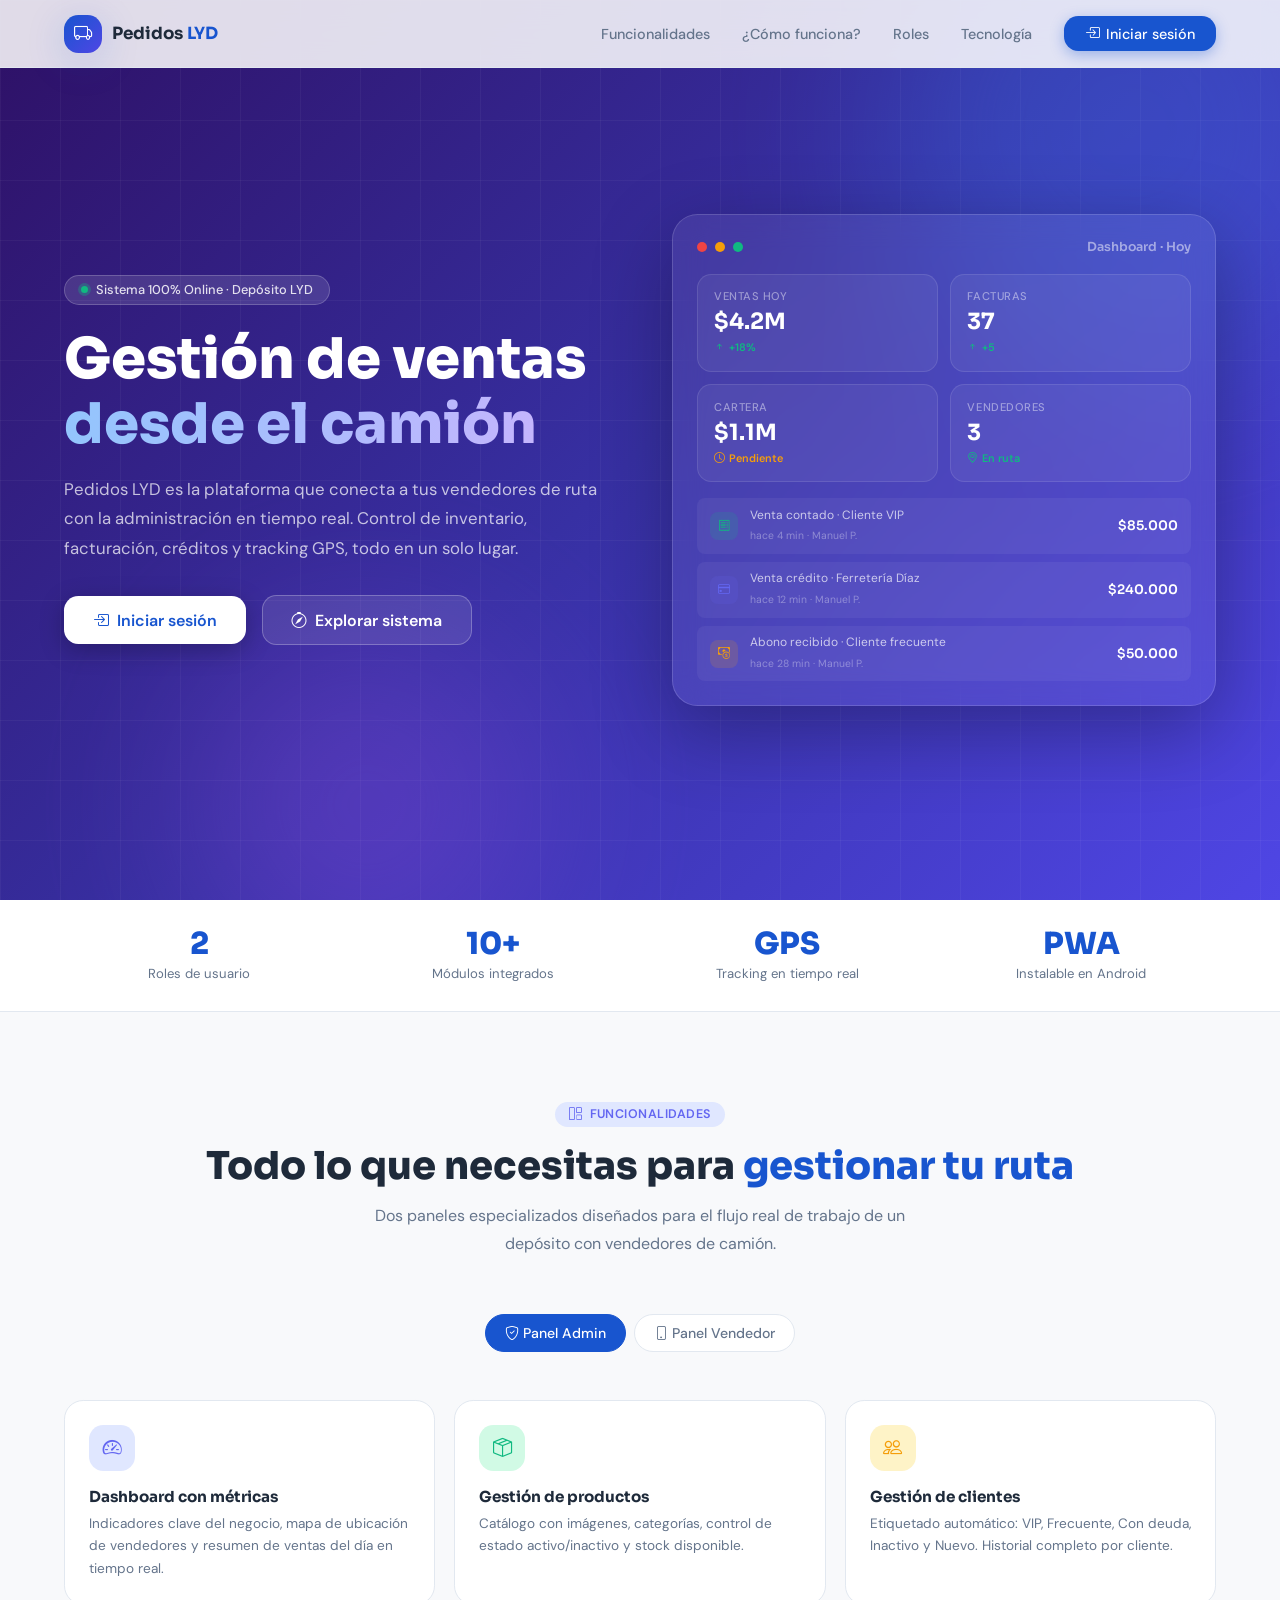
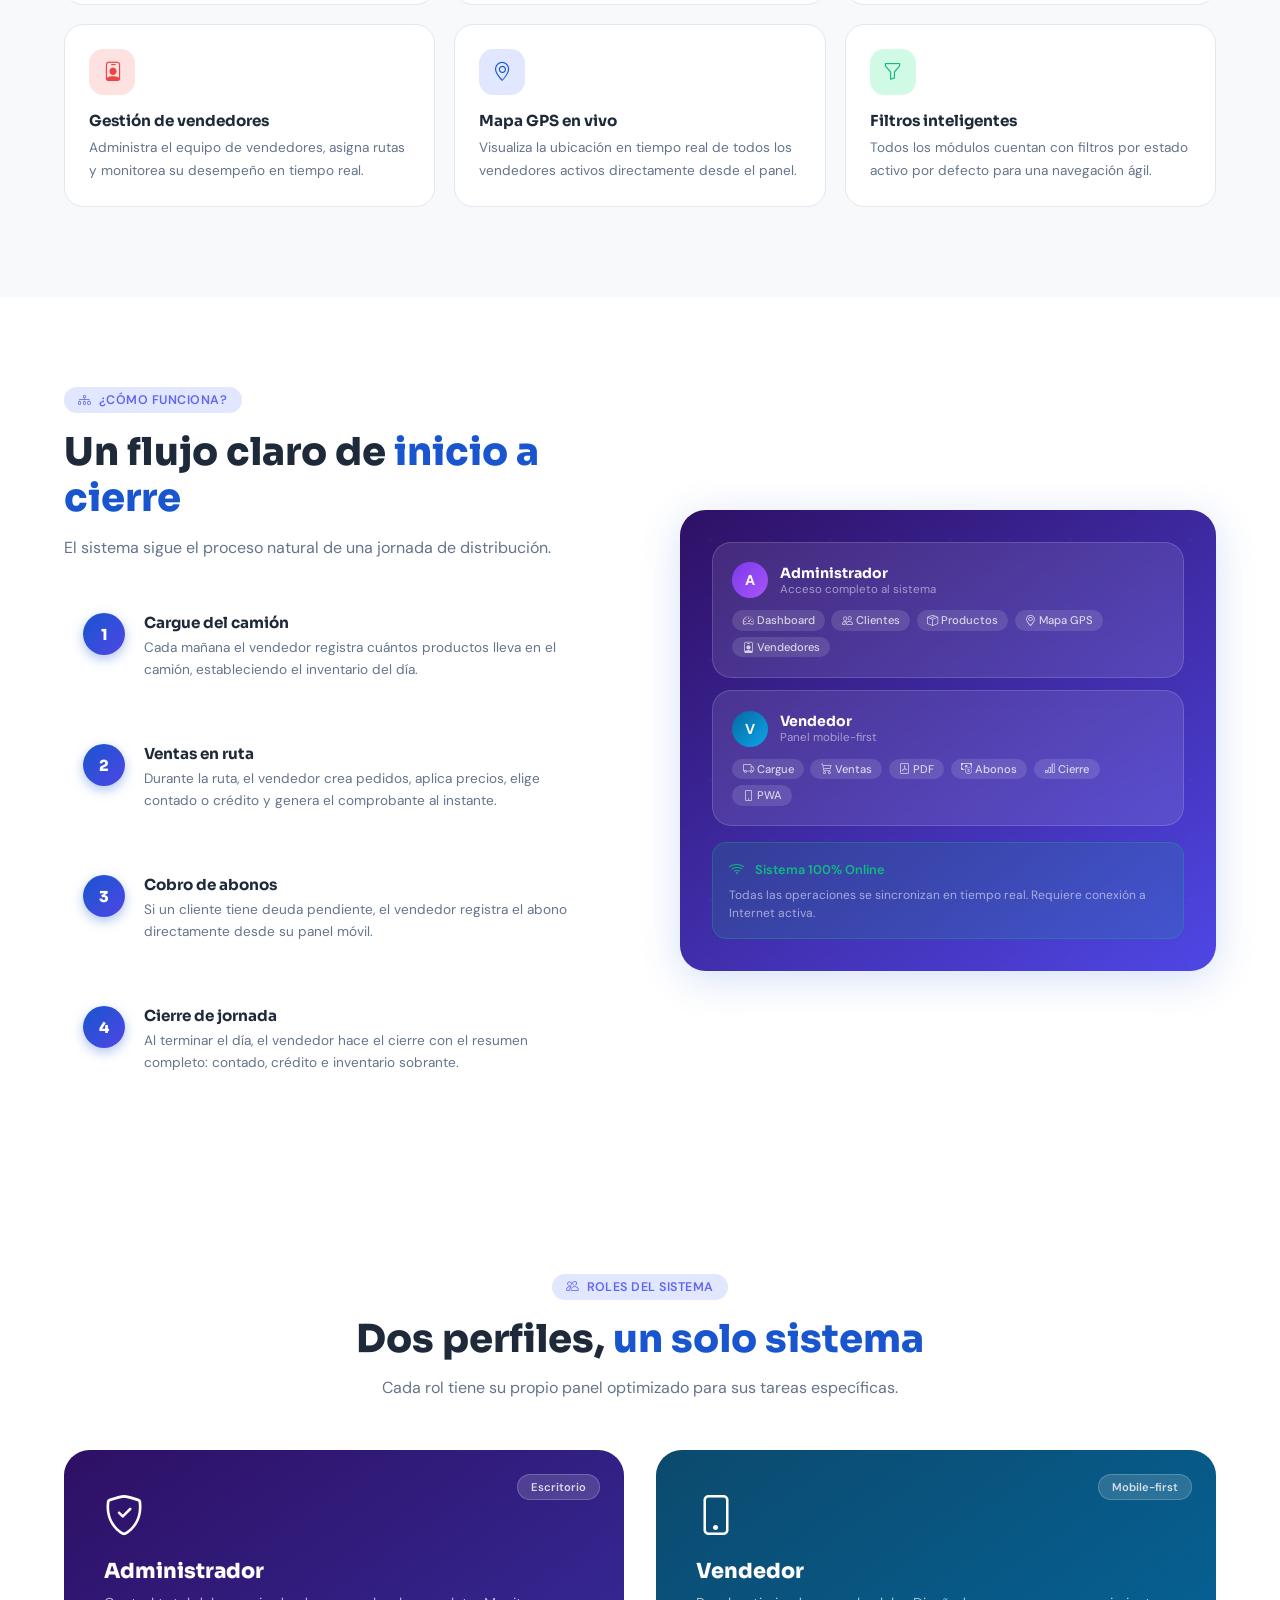
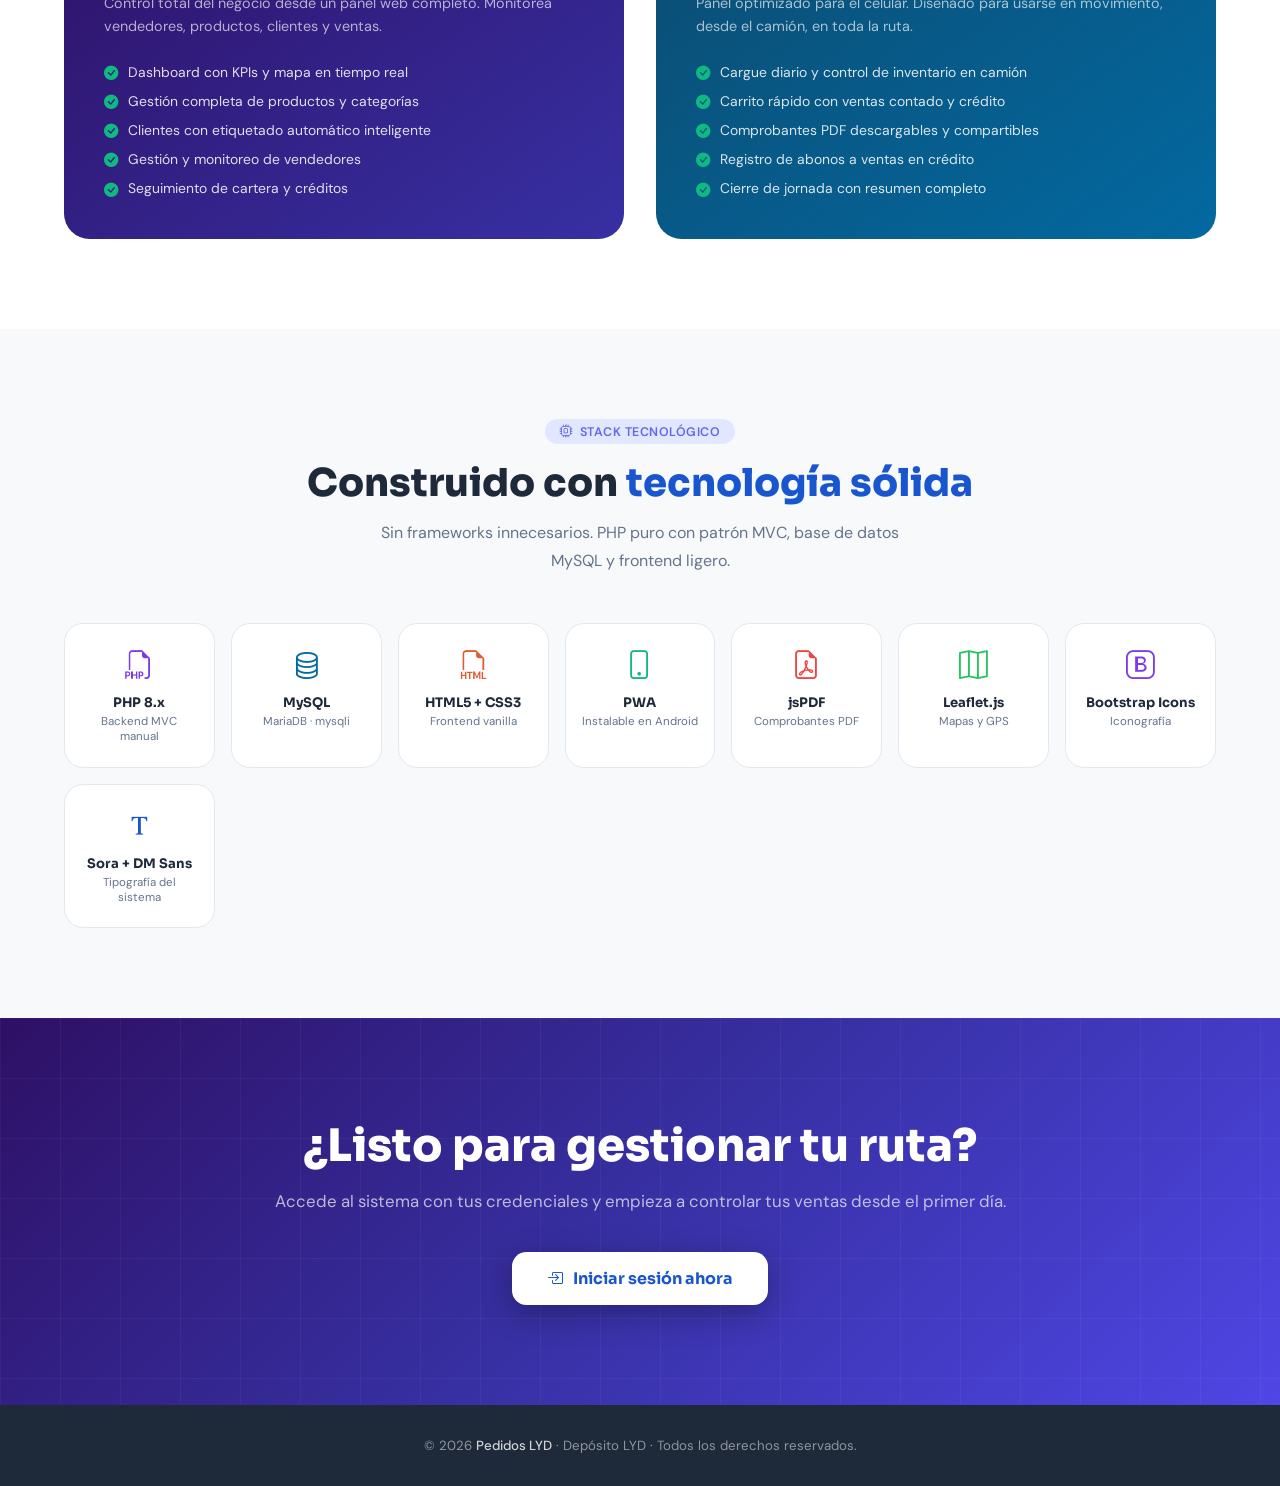
==== index.html @ ee7a685d "add: index.html-presentacion inicial" ====
<!DOCTYPE html>
<html lang="es">

<head>
    <meta charset="UTF-8" />
    <meta name="viewport" content="width=device-width, initial-scale=1.0" />
    <title>Pedidos LYD — Sistema de Gestión de Ventas</title>
    <link rel="stylesheet" href="public/css/index_ini.css">
    <link rel="preconnect" href="https://fonts.googleapis.com" />
    <link rel="preconnect" href="https://fonts.gstatic.com" crossorigin />
    <link
        href="https://fonts.googleapis.com/css2?family=Sora:wght@300;400;600;700;800&family=DM+Sans:ital,wght@0,300;0,400;0,500;1,300&display=swap"
        rel="stylesheet" />
    <link rel="stylesheet" href="https://cdn.jsdelivr.net/npm/bootstrap-icons@1.11.3/font/bootstrap-icons.min.css" />
</head>

<body>

    <!-- ── NAVBAR ── -->
    <nav id="navbar">
        <a href="#" class="nav-brand">
            <div class="brand-icon"><i class="bi bi-truck"></i></div>
            <span>Pedidos <em>LYD</em></span>
        </a>
        <ul class="nav-links" id="navLinks">
            <li><a href="#features">Funcionalidades</a></li>
            <li><a href="#how">¿Cómo funciona?</a></li>
            <li><a href="#roles">Roles</a></li>
            <li><a href="#tech">Tecnología</a></li>
            <li><a href="public/login.php" class="btn-login"><i class="bi bi-box-arrow-in-right"></i> Iniciar sesión</a>
            </li>
        </ul>
        <button class="nav-toggle" id="navToggle" aria-label="Menú"><i class="bi bi-list"></i></button>
    </nav>

    <!-- ── HERO ── -->
    <section class="hero" id="home">
        <div class="hero-orb hero-orb-1"></div>
        <div class="hero-orb hero-orb-2"></div>
        <div class="hero-inner">
            <div class="hero-text">
                <div class="hero-badge">
                    <span class="dot"></span>
                    Sistema 100% Online · Depósito LYD
                </div>
                <h1>Gestión de ventas <span>desde el camión</span></h1>
                <p class="hero-desc">
                    Pedidos LYD es la plataforma que conecta a tus vendedores de ruta con la administración en tiempo
                    real. Control de inventario, facturación, créditos y tracking GPS, todo en un solo lugar.
                </p>
                <div class="hero-actions">
                    <a href="public/login.php" class="btn-hero btn-hero-primary">
                        <i class="bi bi-box-arrow-in-right"></i> Iniciar sesión
                    </a>
                    <a href="#features" class="btn-hero btn-hero-ghost">
                        <i class="bi bi-compass"></i> Explorar sistema
                    </a>
                </div>
            </div>

            <!-- Mockup visual -->
            <div class="hero-visual">
                <div class="mockup-card">
                    <div class="mockup-topbar">
                        <span class="mockup-dot d-red"></span>
                        <span class="mockup-dot d-yellow"></span>
                        <span class="mockup-dot d-green"></span>
                        <span class="mockup-title">Dashboard · Hoy</span>
                    </div>
                    <div class="mockup-stats">
                        <div class="stat-box">
                            <div class="stat-label">Ventas hoy</div>
                            <div class="stat-val">$4.2M</div>
                            <div class="stat-badge"><i class="bi bi-arrow-up-short"></i> +18%</div>
                        </div>
                        <div class="stat-box">
                            <div class="stat-label">Facturas</div>
                            <div class="stat-val">37</div>
                            <div class="stat-badge"><i class="bi bi-arrow-up-short"></i> +5</div>
                        </div>
                        <div class="stat-box">
                            <div class="stat-label">Cartera</div>
                            <div class="stat-val">$1.1M</div>
                            <div class="stat-badge" style="color:var(--warning)"><i class="bi bi-clock"></i> Pendiente
                            </div>
                        </div>
                        <div class="stat-box">
                            <div class="stat-label">Vendedores</div>
                            <div class="stat-val">3</div>
                            <div class="stat-badge"><i class="bi bi-geo-alt"></i> En ruta</div>
                        </div>
                    </div>
                    <div class="mockup-list">
                        <div class="mockup-row">
                            <div class="mockup-row-icon" style="background:rgba(16,185,129,0.15); color:#10b981;">
                                <i class="bi bi-receipt"></i>
                            </div>
                            <div class="mockup-row-text">
                                <p>Venta contado · Cliente VIP</p>
                                <span>hace 4 min · Manuel P.</span>
                            </div>
                            <div class="mockup-row-amount">$85.000</div>
                        </div>
                        <div class="mockup-row">
                            <div class="mockup-row-icon" style="background:rgba(99,102,241,0.15); color:#6366f1;">
                                <i class="bi bi-credit-card"></i>
                            </div>
                            <div class="mockup-row-text">
                                <p>Venta crédito · Ferretería Díaz</p>
                                <span>hace 12 min · Manuel P.</span>
                            </div>
                            <div class="mockup-row-amount">$240.000</div>
                        </div>
                        <div class="mockup-row">
                            <div class="mockup-row-icon" style="background:rgba(245,158,11,0.15); color:#f59e0b;">
                                <i class="bi bi-cash-coin"></i>
                            </div>
                            <div class="mockup-row-text">
                                <p>Abono recibido · Cliente frecuente</p>
                                <span>hace 28 min · Manuel P.</span>
                            </div>
                            <div class="mockup-row-amount">$50.000</div>
                        </div>
                    </div>
                </div>
            </div>
        </div>
    </section>

    <!-- ── STATS BAR ── -->
    <div class="stats-bar">
        <div class="stats-bar-inner reveal">
            <div class="stat-item">
                <div class="val">2</div>
                <div class="lbl">Roles de usuario</div>
            </div>
            <div class="stat-item">
                <div class="val">10+</div>
                <div class="lbl">Módulos integrados</div>
            </div>
            <div class="stat-item">
                <div class="val">GPS</div>
                <div class="lbl">Tracking en tiempo real</div>
            </div>
            <div class="stat-item">
                <div class="val">PWA</div>
                <div class="lbl">Instalable en Android</div>
            </div>
        </div>
    </div>

    <!-- ── FEATURES ── -->
    <section id="features">
        <div class="container">
            <div class="features-header reveal">
                <div class="section-tag"><i class="bi bi-grid-1x2"></i> Funcionalidades</div>
                <h2 class="section-title">Todo lo que necesitas para <span>gestionar tu ruta</span></h2>
                <p class="section-desc">Dos paneles especializados diseñados para el flujo real de trabajo de un
                    depósito con vendedores de camión.</p>
            </div>

            <div class="features-tabs reveal">
                <button class="tab-btn active" onclick="switchTab('admin')"><i class="bi bi-shield-check"></i> Panel
                    Admin</button>
                <button class="tab-btn" onclick="switchTab('vendor')"><i class="bi bi-phone"></i> Panel
                    Vendedor</button>
            </div>

            <!-- Admin tab -->
            <div class="tab-content active" id="tab-admin">
                <div class="feat-card reveal">
                    <div class="feat-icon" style="background:var(--info-bg); color:var(--info)"><i
                            class="bi bi-speedometer2"></i></div>
                    <h3>Dashboard con métricas</h3>
                    <p>Indicadores clave del negocio, mapa de ubicación de vendedores y resumen de ventas del día en
                        tiempo real.</p>
                </div>
                <div class="feat-card reveal">
                    <div class="feat-icon" style="background:var(--success-bg); color:var(--success)"><i
                            class="bi bi-box-seam"></i></div>
                    <h3>Gestión de productos</h3>
                    <p>Catálogo con imágenes, categorías, control de estado activo/inactivo y stock disponible.</p>
                </div>
                <div class="feat-card reveal">
                    <div class="feat-icon" style="background:var(--warning-bg); color:var(--warning)"><i
                            class="bi bi-people"></i></div>
                    <h3>Gestión de clientes</h3>
                    <p>Etiquetado automático: VIP, Frecuente, Con deuda, Inactivo y Nuevo. Historial completo por
                        cliente.</p>
                </div>
                <div class="feat-card reveal">
                    <div class="feat-icon" style="background:var(--danger-bg); color:var(--danger)"><i
                            class="bi bi-person-badge"></i></div>
                    <h3>Gestión de vendedores</h3>
                    <p>Administra el equipo de vendedores, asigna rutas y monitorea su desempeño en tiempo real.</p>
                </div>
                <div class="feat-card reveal">
                    <div class="feat-icon" style="background:var(--info-bg); color:var(--primary)"><i
                            class="bi bi-geo-alt"></i></div>
                    <h3>Mapa GPS en vivo</h3>
                    <p>Visualiza la ubicación en tiempo real de todos los vendedores activos directamente desde el
                        panel.</p>
                </div>
                <div class="feat-card reveal">
                    <div class="feat-icon" style="background:var(--success-bg); color:var(--success)"><i
                            class="bi bi-funnel"></i></div>
                    <h3>Filtros inteligentes</h3>
                    <p>Todos los módulos cuentan con filtros por estado activo por defecto para una navegación ágil.</p>
                </div>
            </div>

            <!-- Vendor tab -->
            <div class="tab-content" id="tab-vendor">
                <div class="feat-card reveal">
                    <div class="feat-icon" style="background:var(--info-bg); color:var(--info)"><i
                            class="bi bi-truck"></i></div>
                    <h3>Cargue diario del camión</h3>
                    <p>Registra el inventario inicial del camión por producto antes de salir a ruta cada mañana.</p>
                </div>
                <div class="feat-card reveal">
                    <div class="feat-icon" style="background:var(--success-bg); color:var(--success)"><i
                            class="bi bi-cart3"></i></div>
                    <h3>Carrito de ventas</h3>
                    <p>Crea pedidos rápidamente. Soporte para ventas de contado y crédito con cálculo automático.</p>
                </div>
                <div class="feat-card reveal">
                    <div class="feat-icon" style="background:var(--warning-bg); color:var(--warning)"><i
                            class="bi bi-file-earmark-pdf"></i></div>
                    <h3>Comprobante PDF</h3>
                    <p>Genera y descarga el comprobante de cada venta en PDF. También puede ser compartido por WhatsApp.
                    </p>
                </div>
                <div class="feat-card reveal">
                    <div class="feat-icon" style="background:var(--danger-bg); color:var(--danger)"><i
                            class="bi bi-cash-coin"></i></div>
                    <h3>Registro de abonos</h3>
                    <p>Gestiona los pagos parciales de ventas a crédito, con seguimiento del saldo pendiente por
                        cliente.</p>
                </div>
                <div class="feat-card reveal">
                    <div class="feat-icon" style="background:var(--info-bg); color:var(--primary)"><i
                            class="bi bi-clipboard-data"></i></div>
                    <h3>Cierre de jornada</h3>
                    <p>Resumen automático al final del día: total contado, total crédito, productos vendidos y restantes
                        en camión.</p>
                </div>
                <div class="feat-card reveal">
                    <div class="feat-icon" style="background:var(--success-bg); color:var(--success)"><i
                            class="bi bi-phone"></i></div>
                    <h3>Mobile-first & PWA</h3>
                    <p>Diseñado para usarse desde el celular. Instalable en Android como app desde Chrome.</p>
                </div>
            </div>
        </div>
    </section>

    <!-- ── HOW IT WORKS ── -->
    <section id="how">
        <div class="container">
            <div class="how-grid">
                <div>
                    <div class="section-tag reveal"><i class="bi bi-diagram-3"></i> ¿Cómo funciona?</div>
                    <h2 class="section-title reveal">Un flujo claro de <span>inicio a cierre</span></h2>
                    <p class="section-desc reveal" style="margin-bottom:2rem;">El sistema sigue el proceso natural de
                        una jornada de distribución.</p>
                    <div class="steps">
                        <div class="step reveal">
                            <div class="step-num">1</div>
                            <div class="step-body">
                                <h4>Cargue del camión</h4>
                                <p>Cada mañana el vendedor registra cuántos productos lleva en el camión, estableciendo
                                    el inventario del día.</p>
                            </div>
                        </div>
                        <div class="step reveal">
                            <div class="step-num">2</div>
                            <div class="step-body">
                                <h4>Ventas en ruta</h4>
                                <p>Durante la ruta, el vendedor crea pedidos, aplica precios, elige contado o crédito y
                                    genera el comprobante al instante.</p>
                            </div>
                        </div>
                        <div class="step reveal">
                            <div class="step-num">3</div>
                            <div class="step-body">
                                <h4>Cobro de abonos</h4>
                                <p>Si un cliente tiene deuda pendiente, el vendedor registra el abono directamente desde
                                    su panel móvil.</p>
                            </div>
                        </div>
                        <div class="step reveal">
                            <div class="step-num">4</div>
                            <div class="step-body">
                                <h4>Cierre de jornada</h4>
                                <p>Al terminar el día, el vendedor hace el cierre con el resumen completo: contado,
                                    crédito e inventario sobrante.</p>
                            </div>
                        </div>
                    </div>
                </div>

                <div class="how-visual reveal">
                    <div class="role-card">
                        <div class="role-header">
                            <div class="role-avatar" style="background:linear-gradient(135deg,#7c3aed,#a855f7)">A</div>
                            <div>
                                <div class="role-name">Administrador</div>
                                <div class="role-sub">Acceso completo al sistema</div>
                            </div>
                        </div>
                        <div class="role-tags">
                            <span class="role-tag"><i class="bi bi-speedometer2"></i> Dashboard</span>
                            <span class="role-tag"><i class="bi bi-people"></i> Clientes</span>
                            <span class="role-tag"><i class="bi bi-box-seam"></i> Productos</span>
                            <span class="role-tag"><i class="bi bi-geo-alt"></i> Mapa GPS</span>
                            <span class="role-tag"><i class="bi bi-person-badge"></i> Vendedores</span>
                        </div>
                    </div>
                    <div class="role-card">
                        <div class="role-header">
                            <div class="role-avatar" style="background:linear-gradient(135deg,#0369a1,#0ea5e9)">V</div>
                            <div>
                                <div class="role-name">Vendedor</div>
                                <div class="role-sub">Panel mobile-first</div>
                            </div>
                        </div>
                        <div class="role-tags">
                            <span class="role-tag"><i class="bi bi-truck"></i> Cargue</span>
                            <span class="role-tag"><i class="bi bi-cart3"></i> Ventas</span>
                            <span class="role-tag"><i class="bi bi-file-pdf"></i> PDF</span>
                            <span class="role-tag"><i class="bi bi-cash-coin"></i> Abonos</span>
                            <span class="role-tag"><i class="bi bi-bar-chart"></i> Cierre</span>
                            <span class="role-tag"><i class="bi bi-phone"></i> PWA</span>
                        </div>
                    </div>
                    <div
                        style="margin-top:1rem; padding:1rem; background:rgba(16,185,129,0.15); border-radius:var(--r-md); border:1px solid rgba(16,185,129,0.3);">
                        <div style="display:flex; align-items:center; gap:0.6rem;">
                            <i class="bi bi-wifi" style="color:#10b981; font-size:1rem;"></i>
                            <span style="font-size:0.8rem; font-weight:600; color:#10b981;">Sistema 100% Online</span>
                        </div>
                        <p style="font-size:0.75rem; color:rgba(255,255,255,0.55); margin-top:0.4rem; line-height:1.5;">
                            Todas las operaciones se sincronizan en tiempo real. Requiere conexión a Internet activa.
                        </p>
                    </div>
                </div>
            </div>
        </div>
    </section>

    <!-- ── ROLES ── -->
    <section id="roles">
        <div class="container">
            <div style="text-align:center; margin-bottom:3rem;" class="reveal">
                <div class="section-tag"><i class="bi bi-people"></i> Roles del sistema</div>
                <h2 class="section-title">Dos perfiles, <span>un solo sistema</span></h2>
                <p class="section-desc" style="margin:0 auto;">Cada rol tiene su propio panel optimizado para sus tareas
                    específicas.</p>
            </div>
            <div class="roles-grid">
                <div class="role-panel admin reveal">
                    <span class="role-badge">Escritorio</span>
                    <div style="font-size:2.5rem; margin-bottom:1rem;"><i class="bi bi-shield-check"></i></div>
                    <h3>Administrador</h3>
                    <p>Control total del negocio desde un panel web completo. Monitorea vendedores, productos, clientes
                        y ventas.</p>
                    <ul class="role-features">
                        <li><i class="bi bi-check-circle-fill"></i> Dashboard con KPIs y mapa en tiempo real</li>
                        <li><i class="bi bi-check-circle-fill"></i> Gestión completa de productos y categorías</li>
                        <li><i class="bi bi-check-circle-fill"></i> Clientes con etiquetado automático inteligente</li>
                        <li><i class="bi bi-check-circle-fill"></i> Gestión y monitoreo de vendedores</li>
                        <li><i class="bi bi-check-circle-fill"></i> Seguimiento de cartera y créditos</li>
                    </ul>
                </div>
                <div class="role-panel vendor reveal">
                    <span class="role-badge">Mobile-first</span>
                    <div style="font-size:2.5rem; margin-bottom:1rem;"><i class="bi bi-phone"></i></div>
                    <h3>Vendedor</h3>
                    <p>Panel optimizado para el celular. Diseñado para usarse en movimiento, desde el camión, en toda la
                        ruta.</p>
                    <ul class="role-features">
                        <li><i class="bi bi-check-circle-fill"></i> Cargue diario y control de inventario en camión</li>
                        <li><i class="bi bi-check-circle-fill"></i> Carrito rápido con ventas contado y crédito</li>
                        <li><i class="bi bi-check-circle-fill"></i> Comprobantes PDF descargables y compartibles</li>
                        <li><i class="bi bi-check-circle-fill"></i> Registro de abonos a ventas en crédito</li>
                        <li><i class="bi bi-check-circle-fill"></i> Cierre de jornada con resumen completo</li>
                    </ul>
                </div>
            </div>
        </div>
    </section>

    <!-- ── TECH STACK ── -->
    <section id="tech">
        <div class="container">
            <div class="tech-header reveal">
                <div class="section-tag"><i class="bi bi-cpu"></i> Stack tecnológico</div>
                <h2 class="section-title">Construido con <span>tecnología sólida</span></h2>
                <p class="section-desc">Sin frameworks innecesarios. PHP puro con patrón MVC, base de datos MySQL y
                    frontend ligero.</p>
            </div>
            <div class="tech-grid" style="margin-top:2.5rem;">
                <div class="tech-item reveal">
                    <i class="bi bi-filetype-php" style="color:#7c3aed;"></i>
                    <div class="tech-name">PHP 8.x</div>
                    <div class="tech-desc">Backend MVC manual</div>
                </div>
                <div class="tech-item reveal">
                    <i class="bi bi-database" style="color:#0369a1;"></i>
                    <div class="tech-name">MySQL</div>
                    <div class="tech-desc">MariaDB · mysqli</div>
                </div>
                <div class="tech-item reveal">
                    <i class="bi bi-filetype-html" style="color:#e05c2e;"></i>
                    <div class="tech-name">HTML5 + CSS3</div>
                    <div class="tech-desc">Frontend vanilla</div>
                </div>
                <div class="tech-item reveal">
                    <i class="bi bi-phone" style="color:#10b981;"></i>
                    <div class="tech-name">PWA</div>
                    <div class="tech-desc">Instalable en Android</div>
                </div>
                <div class="tech-item reveal">
                    <i class="bi bi-file-earmark-pdf" style="color:#ef4444;"></i>
                    <div class="tech-name">jsPDF</div>
                    <div class="tech-desc">Comprobantes PDF</div>
                </div>
                <div class="tech-item reveal">
                    <i class="bi bi-map" style="color:#22c55e;"></i>
                    <div class="tech-name">Leaflet.js</div>
                    <div class="tech-desc">Mapas y GPS</div>
                </div>
                <div class="tech-item reveal">
                    <i class="bi bi-bootstrap" style="color:#7c3aed;"></i>
                    <div class="tech-name">Bootstrap Icons</div>
                    <div class="tech-desc">Iconografía</div>
                </div>
                <div class="tech-item reveal">
                    <i class="bi bi-fonts" style="color:#1855CF;"></i>
                    <div class="tech-name">Sora + DM Sans</div>
                    <div class="tech-desc">Tipografía del sistema</div>
                </div>
            </div>
        </div>
    </section>

    <!-- ── CTA ── -->
    <section id="cta">
        <div class="container reveal">
            <h2>¿Listo para gestionar tu ruta?</h2>
            <p>Accede al sistema con tus credenciales y empieza a controlar tus ventas desde el primer día.</p>
            <a href="public/login.php" class="btn-cta">
                <i class="bi bi-box-arrow-in-right"></i> Iniciar sesión ahora
            </a>
        </div>
    </section>

    <!-- ── FOOTER ── -->
    <footer>
        <p>© 2026 <span>Pedidos LYD</span> · Depósito LYD · Todos los derechos reservados.</p>
    </footer>

    <script>
        // Navbar scroll effect
        const nav = document.getElementById('navbar');
        window.addEventListener('scroll', () => {
            nav.classList.toggle('scrolled', window.scrollY > 20);
        });

        // Mobile nav toggle
        const toggle = document.getElementById('navToggle');
        const links = document.getElementById('navLinks');
        toggle.addEventListener('click', () => {
            links.classList.toggle('open');
            toggle.querySelector('i').className =
                links.classList.contains('open') ? 'bi bi-x-lg' : 'bi bi-list';
        });
        links.querySelectorAll('a').forEach(a => a.addEventListener('click', () => {
            links.classList.remove('open');
            toggle.querySelector('i').className = 'bi bi-list';
        }));

        // Tab switcher
        function switchTab(tab) {
            document.querySelectorAll('.tab-btn').forEach(b => b.classList.remove('active'));
            document.querySelectorAll('.tab-content').forEach(c => c.classList.remove('active'));
            document.getElementById('tab-' + tab).classList.add('active');
            event.currentTarget.classList.add('active');
        }

        // Reveal on scroll
        const reveals = document.querySelectorAll('.reveal');
        const observer = new IntersectionObserver((entries) => {
            entries.forEach((e, i) => {
                if (e.isIntersecting) {
                    setTimeout(() => e.target.classList.add('visible'), i * 60);
                    observer.unobserve(e.target);
                }
            });
        }, { threshold: 0.1 });
        reveals.forEach(r => observer.observe(r));
    </script>
</body>

</html>
---- public/css/index_ini.css ----
:root {
    --primary: #1855CF;
    --primary-dk: #0f3a9e;
    --primary-lt: #3b82f6;
    --hero-from: #2e1065;
    --hero-mid: #3730a3;
    --hero-to: #4f46e5;
    --surface: #ffffff;
    --surface-2: #f8f9fb;
    --bg: #E9ECF5;
    --border: #e2e8f0;
    --success: #10b981;
    --success-bg: #d1fae5;
    --warning: #f59e0b;
    --warning-bg: #fef3c7;
    --danger: #ef4444;
    --danger-bg: #fee2e2;
    --info: #6366f1;
    --info-bg: #e0e7ff;
    --text: #1e2a3a;
    --text-muted: #64748b;
    --text-light: #94a3b8;
    --r-sm: 0.5rem;
    --r-md: 0.9rem;
    --r-lg: 1.2rem;
    --r-xl: 1.6rem;
    --sh-sm: 0 2px 8px rgba(0, 0, 0, 0.06);
    --sh-md: 0 4px 20px rgba(0, 0, 0, 0.10);
    --sh-lg: 0 8px 40px rgba(24, 85, 207, 0.18);
    --ease: cubic-bezier(.4, 0, .2, 1);
}

*,
*::before,
*::after {
    box-sizing: border-box;
    margin: 0;
    padding: 0;
}

html {
    scroll-behavior: smooth;
}

body {
    font-family: 'DM Sans', sans-serif;
    color: var(--text);
    background: var(--bg);
    overflow-x: hidden;
}

/* ── NAVBAR ── */
nav {
    position: fixed;
    top: 0;
    left: 0;
    right: 0;
    z-index: 100;
    display: flex;
    align-items: center;
    justify-content: space-between;
    padding: 0 5%;
    height: 68px;
    background: rgba(255, 255, 255, 0.85);
    backdrop-filter: blur(18px);
    border-bottom: 1px solid var(--border);
    transition: box-shadow .3s var(--ease);
}

nav.scrolled {
    box-shadow: var(--sh-md);
}

.nav-brand {
    display: flex;
    align-items: center;
    gap: 0.65rem;
    text-decoration: none;
}

.nav-brand .brand-icon {
    width: 38px;
    height: 38px;
    background: linear-gradient(135deg, var(--primary), var(--hero-to));
    border-radius: var(--r-md);
    display: flex;
    align-items: center;
    justify-content: center;
    color: #fff;
    font-size: 1.15rem;
    box-shadow: var(--sh-lg);
}

.nav-brand span {
    font-family: 'Sora', sans-serif;
    font-weight: 700;
    font-size: 1.05rem;
    color: var(--text);
}

.nav-brand span em {
    font-style: normal;
    color: var(--primary);
}

.nav-links {
    display: flex;
    align-items: center;
    gap: 2rem;
    list-style: none;
}

.nav-links a {
    font-size: 0.9rem;
    font-weight: 500;
    color: var(--text-muted);
    text-decoration: none;
    transition: color .2s;
}

.nav-links a:hover {
    color: var(--primary);
}

.btn-login {
    display: inline-flex;
    align-items: center;
    gap: 0.45rem;
    padding: 0.55rem 1.3rem;
    background: var(--primary);
    color: #fff !important;
    border-radius: var(--r-md);
    font-weight: 600;
    font-size: 0.88rem;
    text-decoration: none;
    transition: background .2s var(--ease), transform .15s, box-shadow .2s;
    box-shadow: 0 4px 14px rgba(24, 85, 207, 0.35);
}

.btn-login:hover {
    background: var(--primary-dk);
    transform: translateY(-1px);
    box-shadow: 0 6px 20px rgba(24, 85, 207, 0.45);
}

.nav-toggle {
    display: none;
    background: none;
    border: none;
    cursor: pointer;
    font-size: 1.4rem;
    color: var(--text);
}

/* ── HERO ── */
.hero {
    min-height: 100vh;
    background: linear-gradient(135deg, var(--hero-from) 0%, var(--hero-mid) 50%, var(--hero-to) 100%);
    position: relative;
    display: flex;
    align-items: center;
    overflow: hidden;
    padding: 100px 5% 80px;
}

/* Decorative grid */
.hero::before {
    content: '';
    position: absolute;
    inset: 0;
    background-image:
        linear-gradient(rgba(255, 255, 255, 0.04) 1px, transparent 1px),
        linear-gradient(90deg, rgba(255, 255, 255, 0.04) 1px, transparent 1px);
    background-size: 60px 60px;
    pointer-events: none;
}

/* Glowing orbs */
.hero-orb {
    position: absolute;
    border-radius: 50%;
    filter: blur(90px);
    opacity: 0.25;
    pointer-events: none;
}

.hero-orb-1 {
    width: 500px;
    height: 500px;
    background: var(--primary-lt);
    top: -120px;
    right: -100px;
    animation: drift 8s ease-in-out infinite alternate;
}

.hero-orb-2 {
    width: 350px;
    height: 350px;
    background: #a855f7;
    bottom: -80px;
    left: 15%;
    animation: drift 10s ease-in-out infinite alternate-reverse;
}

@keyframes drift {
    from {
        transform: translate(0, 0) scale(1);
    }

    to {
        transform: translate(30px, 20px) scale(1.08);
    }
}

.hero-inner {
    position: relative;
    z-index: 2;
    max-width: 1200px;
    width: 100%;
    margin: 0 auto;
    display: grid;
    grid-template-columns: 1fr 1fr;
    gap: 4rem;
    align-items: center;
}

.hero-badge {
    display: inline-flex;
    align-items: center;
    gap: 0.5rem;
    background: rgba(255, 255, 255, 0.12);
    border: 1px solid rgba(255, 255, 255, 0.2);
    border-radius: 999px;
    padding: 0.35rem 1rem;
    font-size: 0.8rem;
    font-weight: 500;
    color: rgba(255, 255, 255, 0.85);
    margin-bottom: 1.4rem;
    width: fit-content;
    animation: fadeUp .6s var(--ease) both;
}

.hero-badge .dot {
    width: 7px;
    height: 7px;
    border-radius: 50%;
    background: var(--success);
    box-shadow: 0 0 0 3px rgba(16, 185, 129, 0.3);
    animation: pulse 2s ease infinite;
}

@keyframes pulse {

    0%,
    100% {
        box-shadow: 0 0 0 3px rgba(16, 185, 129, 0.3);
    }

    50% {
        box-shadow: 0 0 0 6px rgba(16, 185, 129, 0.12);
    }
}

.hero h1 {
    font-family: 'Sora', sans-serif;
    font-size: clamp(2.2rem, 4.5vw, 3.5rem);
    font-weight: 800;
    color: #fff;
    line-height: 1.15;
    margin-bottom: 1.2rem;
    animation: fadeUp .7s var(--ease) .1s both;
}

.hero h1 span {
    background: linear-gradient(90deg, #93c5fd, #c4b5fd);
    -webkit-background-clip: text;
    -webkit-text-fill-color: transparent;
    background-clip: text;
}

.hero-desc {
    font-size: 1.05rem;
    line-height: 1.75;
    color: rgba(255, 255, 255, 0.72);
    margin-bottom: 2rem;
    animation: fadeUp .7s var(--ease) .2s both;
}

.hero-actions {
    display: flex;
    align-items: center;
    gap: 1rem;
    flex-wrap: wrap;
    animation: fadeUp .7s var(--ease) .3s both;
}

.btn-hero {
    display: inline-flex;
    align-items: center;
    gap: 0.5rem;
    padding: 0.85rem 1.8rem;
    border-radius: var(--r-md);
    font-weight: 600;
    font-size: 1rem;
    text-decoration: none;
    transition: all .2s var(--ease);
}

.btn-hero-primary {
    background: #fff;
    color: var(--primary);
    box-shadow: 0 6px 24px rgba(0, 0, 0, 0.25);
}

.btn-hero-primary:hover {
    background: #f1f5ff;
    transform: translateY(-2px);
    box-shadow: 0 10px 32px rgba(0, 0, 0, 0.3);
}

.btn-hero-ghost {
    background: rgba(255, 255, 255, 0.1);
    border: 1px solid rgba(255, 255, 255, 0.25);
    color: #fff;
}

.btn-hero-ghost:hover {
    background: rgba(255, 255, 255, 0.18);
    transform: translateY(-2px);
}

/* Hero visual mockup */
.hero-visual {
    animation: fadeUp .8s var(--ease) .25s both;
}

.mockup-card {
    background: rgba(255, 255, 255, 0.07);
    border: 1px solid rgba(255, 255, 255, 0.15);
    border-radius: var(--r-xl);
    padding: 1.5rem;
    backdrop-filter: blur(16px);
    box-shadow: 0 24px 80px rgba(0, 0, 0, 0.3);
}

.mockup-topbar {
    display: flex;
    align-items: center;
    gap: 0.5rem;
    margin-bottom: 1.2rem;
}

.mockup-dot {
    width: 10px;
    height: 10px;
    border-radius: 50%;
}

.d-red {
    background: #ef4444;
}

.d-yellow {
    background: #f59e0b;
}

.d-green {
    background: #10b981;
}

.mockup-title {
    font-family: 'Sora', sans-serif;
    font-size: 0.78rem;
    font-weight: 600;
    color: rgba(255, 255, 255, 0.5);
    margin-left: auto;
}

.mockup-stats {
    display: grid;
    grid-template-columns: 1fr 1fr;
    gap: 0.8rem;
    margin-bottom: 1rem;
}

.stat-box {
    background: rgba(255, 255, 255, 0.06);
    border: 1px solid rgba(255, 255, 255, 0.1);
    border-radius: var(--r-md);
    padding: 0.9rem 1rem;
}

.stat-box .stat-label {
    font-size: 0.7rem;
    font-weight: 500;
    color: rgba(255, 255, 255, 0.45);
    text-transform: uppercase;
    letter-spacing: .05em;
    margin-bottom: 0.25rem;
}

.stat-box .stat-val {
    font-family: 'Sora', sans-serif;
    font-size: 1.4rem;
    font-weight: 700;
    color: #fff;
}

.stat-box .stat-badge {
    display: inline-flex;
    align-items: center;
    gap: 0.25rem;
    font-size: 0.68rem;
    font-weight: 600;
    color: var(--success);
    margin-top: 0.15rem;
}

.mockup-list {
    display: flex;
    flex-direction: column;
    gap: 0.5rem;
}

.mockup-row {
    display: flex;
    align-items: center;
    gap: 0.75rem;
    background: rgba(255, 255, 255, 0.05);
    border-radius: var(--r-sm);
    padding: 0.6rem 0.8rem;
}

.mockup-row-icon {
    width: 28px;
    height: 28px;
    border-radius: var(--r-sm);
    display: flex;
    align-items: center;
    justify-content: center;
    font-size: 0.75rem;
    flex-shrink: 0;
}

.mockup-row-text {
    flex: 1;
}

.mockup-row-text p {
    font-size: 0.75rem;
    color: rgba(255, 255, 255, 0.7);
    line-height: 1.3;
}

.mockup-row-text span {
    font-size: 0.65rem;
    color: rgba(255, 255, 255, 0.35);
}

.mockup-row-amount {
    font-family: 'Sora', sans-serif;
    font-size: 0.82rem;
    font-weight: 600;
    color: #fff;
}

@keyframes fadeUp {
    from {
        opacity: 0;
        transform: translateY(28px);
    }

    to {
        opacity: 1;
        transform: translateY(0);
    }
}

/* ── STATS BAR ── */
.stats-bar {
    background: var(--surface);
    border-bottom: 1px solid var(--border);
    padding: 1.8rem 5%;
}

.stats-bar-inner {
    max-width: 1200px;
    margin: 0 auto;
    display: grid;
    grid-template-columns: repeat(4, 1fr);
    gap: 1.5rem;
    text-align: center;
}

.stat-item {}

.stat-item .val {
    font-family: 'Sora', sans-serif;
    font-size: 1.9rem;
    font-weight: 800;
    color: var(--primary);
    line-height: 1;
}

.stat-item .lbl {
    font-size: 0.82rem;
    color: var(--text-muted);
    margin-top: 0.35rem;
}

.stat-divider {
    width: 1px;
    background: var(--border);
    margin: auto;
    height: 40px;
    display: none;
}

/* ── SECTION WRAPPER ── */
section {
    padding: 90px 5%;
}

.container {
    max-width: 1200px;
    margin: 0 auto;
}

.section-tag {
    display: inline-flex;
    align-items: center;
    gap: 0.5rem;
    background: var(--info-bg);
    color: var(--info);
    border-radius: 999px;
    padding: 0.3rem 0.9rem;
    font-size: 0.78rem;
    font-weight: 600;
    letter-spacing: .04em;
    text-transform: uppercase;
    margin-bottom: 1rem;
}

.section-title {
    font-family: 'Sora', sans-serif;
    font-size: clamp(1.7rem, 3vw, 2.4rem);
    font-weight: 800;
    color: var(--text);
    line-height: 1.2;
    margin-bottom: 0.8rem;
}

.section-title span {
    color: var(--primary);
}

.section-desc {
    font-size: 1rem;
    color: var(--text-muted);
    line-height: 1.75;
    max-width: 540px;
}

/* ── FEATURES ── */
#features {
    background: var(--surface-2);
}

.features-header {
    text-align: center;
    margin-bottom: 3.5rem;
}

.features-header .section-desc {
    margin: 0 auto;
}

.features-tabs {
    display: flex;
    justify-content: center;
    gap: 0.5rem;
    margin-bottom: 3rem;
    flex-wrap: wrap;
}

.tab-btn {
    padding: 0.55rem 1.2rem;
    border-radius: 999px;
    border: 1.5px solid var(--border);
    background: var(--surface);
    font-family: 'DM Sans', sans-serif;
    font-weight: 500;
    font-size: 0.88rem;
    color: var(--text-muted);
    cursor: pointer;
    transition: all .2s var(--ease);
}

.tab-btn.active,
.tab-btn:hover {
    background: var(--primary);
    border-color: var(--primary);
    color: #fff;
}

.tab-content {
    display: none;
}

.tab-content.active {
    display: grid;
    grid-template-columns: repeat(3, 1fr);
    gap: 1.2rem;
}

.feat-card {
    background: var(--surface);
    border: 1px solid var(--border);
    border-radius: var(--r-lg);
    padding: 1.5rem;
    transition: transform .25s var(--ease), box-shadow .25s var(--ease);
}

.feat-card:hover {
    transform: translateY(-4px);
    box-shadow: var(--sh-lg);
}

.feat-icon {
    width: 46px;
    height: 46px;
    border-radius: var(--r-md);
    display: flex;
    align-items: center;
    justify-content: center;
    font-size: 1.2rem;
    margin-bottom: 1rem;
}

.feat-card h3 {
    font-family: 'Sora', sans-serif;
    font-weight: 700;
    font-size: 0.95rem;
    color: var(--text);
    margin-bottom: 0.45rem;
}

.feat-card p {
    font-size: 0.85rem;
    line-height: 1.65;
    color: var(--text-muted);
}

/* ── HOW IT WORKS ── */
#how {
    background: var(--surface);
}

.how-grid {
    display: grid;
    grid-template-columns: 1fr 1fr;
    gap: 5rem;
    align-items: center;
}

.steps {
    display: flex;
    flex-direction: column;
    gap: 1.5rem;
}

.step {
    display: flex;
    gap: 1.2rem;
    padding: 1.2rem;
    border-radius: var(--r-lg);
    transition: background .2s;
    cursor: default;
}

.step:hover {
    background: var(--bg);
}

.step-num {
    flex-shrink: 0;
    width: 42px;
    height: 42px;
    border-radius: 50%;
    display: flex;
    align-items: center;
    justify-content: center;
    font-family: 'Sora', sans-serif;
    font-weight: 800;
    font-size: 0.95rem;
    background: linear-gradient(135deg, var(--primary), var(--hero-to));
    color: #fff;
    box-shadow: 0 4px 12px rgba(24, 85, 207, 0.35);
}

.step-body h4 {
    font-family: 'Sora', sans-serif;
    font-weight: 700;
    font-size: 0.95rem;
    color: var(--text);
    margin-bottom: 0.3rem;
}

.step-body p {
    font-size: 0.85rem;
    line-height: 1.65;
    color: var(--text-muted);
}

.how-visual {
    background: linear-gradient(145deg, var(--hero-from), var(--hero-to));
    border-radius: var(--r-xl);
    padding: 2rem;
    box-shadow: var(--sh-lg);
    position: relative;
    overflow: hidden;
}

.how-visual::before {
    content: '';
    position: absolute;
    inset: 0;
    background: url("data:image/svg+xml,%3Csvg width='60' height='60' viewBox='0 0 60 60' xmlns='http://www.w3.org/2000/svg'%3E%3Cg fill='none' fill-rule='evenodd'%3E%3Cg fill='%23ffffff' fill-opacity='0.04'%3E%3Ccircle cx='30' cy='30' r='1'/%3E%3C/g%3E%3C/g%3E%3C/svg%3E");
}

.role-card {
    position: relative;
    z-index: 1;
    background: rgba(255, 255, 255, 0.1);
    border: 1px solid rgba(255, 255, 255, 0.15);
    border-radius: var(--r-lg);
    padding: 1.2rem;
    margin-bottom: 0.8rem;
    backdrop-filter: blur(8px);
}

.role-card:last-child {
    margin-bottom: 0;
}

.role-header {
    display: flex;
    align-items: center;
    gap: 0.75rem;
    margin-bottom: 0.75rem;
}

.role-avatar {
    width: 36px;
    height: 36px;
    border-radius: 50%;
    display: flex;
    align-items: center;
    justify-content: center;
    font-size: 0.9rem;
    font-weight: 700;
    color: #fff;
}

.role-name {
    font-family: 'Sora', sans-serif;
    font-size: 0.88rem;
    font-weight: 700;
    color: #fff;
}

.role-sub {
    font-size: 0.72rem;
    color: rgba(255, 255, 255, 0.5);
}

.role-tags {
    display: flex;
    flex-wrap: wrap;
    gap: 0.4rem;
}

.role-tag {
    background: rgba(255, 255, 255, 0.12);
    border-radius: 999px;
    padding: 0.2rem 0.65rem;
    font-size: 0.7rem;
    font-weight: 500;
    color: rgba(255, 255, 255, 0.75);
}

/* ── TECH STACK ── */
#tech {
    background: var(--surface-2);
}

.tech-header {
    text-align: center;
    margin-bottom: 3rem;
}

.tech-header .section-desc {
    margin: 0 auto;
}

.tech-grid {
    display: grid;
    grid-template-columns: repeat(auto-fit, minmax(150px, 1fr));
    gap: 1rem;
}

.tech-item {
    background: var(--surface);
    border: 1px solid var(--border);
    border-radius: var(--r-lg);
    padding: 1.4rem 1rem;
    text-align: center;
    transition: transform .2s var(--ease), box-shadow .2s;
}

.tech-item:hover {
    transform: translateY(-3px);
    box-shadow: var(--sh-md);
    border-color: var(--primary-lt);
}

.tech-item i {
    font-size: 1.8rem;
    margin-bottom: 0.6rem;
    display: block;
}

.tech-item .tech-name {
    font-family: 'Sora', sans-serif;
    font-size: 0.82rem;
    font-weight: 700;
    color: var(--text);
}

.tech-item .tech-desc {
    font-size: 0.72rem;
    color: var(--text-muted);
    margin-top: 0.2rem;
}

/* ── ROLES ── */
#roles {
    background: var(--surface);
}

.roles-grid {
    display: grid;
    grid-template-columns: 1fr 1fr;
    gap: 2rem;
    margin-top: 3rem;
}

.role-panel {
    border-radius: var(--r-xl);
    padding: 2.5rem;
    position: relative;
    overflow: hidden;
}

.role-panel.admin {
    background: linear-gradient(145deg, var(--hero-from), var(--hero-mid));
    color: #fff;
}

.role-panel.vendor {
    background: linear-gradient(145deg, #0c4a6e, #0369a1);
    color: #fff;
}

.role-panel h3 {
    font-family: 'Sora', sans-serif;
    font-size: 1.3rem;
    font-weight: 800;
    margin-bottom: 0.5rem;
}

.role-panel p {
    font-size: 0.9rem;
    color: rgba(255, 255, 255, 0.65);
    margin-bottom: 1.5rem;
    line-height: 1.6;
}

.role-features {
    list-style: none;
    display: flex;
    flex-direction: column;
    gap: 0.6rem;
}

.role-features li {
    display: flex;
    align-items: flex-start;
    gap: 0.6rem;
    font-size: 0.87rem;
    color: rgba(255, 255, 255, 0.85);
}

.role-features li i {
    color: var(--success);
    font-size: 0.9rem;
    margin-top: 0.1rem;
    flex-shrink: 0;
}

.role-panel .role-badge {
    position: absolute;
    top: 1.5rem;
    right: 1.5rem;
    background: rgba(255, 255, 255, 0.15);
    border: 1px solid rgba(255, 255, 255, 0.2);
    border-radius: 999px;
    padding: 0.3rem 0.8rem;
    font-size: 0.7rem;
    font-weight: 600;
    color: rgba(255, 255, 255, 0.8);
}

/* ── CTA ── */
#cta {
    background: linear-gradient(135deg, var(--hero-from), var(--hero-mid), var(--hero-to));
    padding: 100px 5%;
    text-align: center;
    position: relative;
    overflow: hidden;
}

#cta::before {
    content: '';
    position: absolute;
    inset: 0;
    background-image:
        linear-gradient(rgba(255, 255, 255, 0.04) 1px, transparent 1px),
        linear-gradient(90deg, rgba(255, 255, 255, 0.04) 1px, transparent 1px);
    background-size: 60px 60px;
}

#cta .container {
    position: relative;
    z-index: 1;
}

#cta h2 {
    font-family: 'Sora', sans-serif;
    font-size: clamp(1.8rem, 3.5vw, 2.8rem);
    font-weight: 800;
    color: #fff;
    margin-bottom: 1rem;
}

#cta p {
    font-size: 1.05rem;
    color: rgba(255, 255, 255, 0.68);
    margin-bottom: 2.5rem;
}

#cta .btn-cta {
    display: inline-flex;
    align-items: center;
    gap: 0.6rem;
    padding: 1rem 2.2rem;
    background: #fff;
    color: var(--primary);
    border-radius: var(--r-md);
    font-family: 'Sora', sans-serif;
    font-weight: 700;
    font-size: 1rem;
    text-decoration: none;
    box-shadow: 0 8px 32px rgba(0, 0, 0, 0.3);
    transition: all .2s var(--ease);
}

#cta .btn-cta:hover {
    transform: translateY(-3px);
    box-shadow: 0 14px 40px rgba(0, 0, 0, 0.4);
}

/* ── FOOTER ── */
footer {
    background: var(--text);
    color: rgba(255, 255, 255, 0.5);
    padding: 2rem 5%;
    text-align: center;
    font-size: 0.83rem;
}

footer span {
    color: rgba(255, 255, 255, 0.8);
    font-weight: 500;
}

/* ── REVEAL ANIMATION ── */
.reveal {
    opacity: 0;
    transform: translateY(30px);
    transition: opacity .6s var(--ease), transform .6s var(--ease);
}

.reveal.visible {
    opacity: 1;
    transform: none;
}

/* ── MOBILE ── */
@media (max-width: 900px) {
    .hero-inner {
        grid-template-columns: 1fr;
        gap: 2.5rem;
    }

    .hero-visual {
        display: none;
    }

    .stats-bar-inner {
        grid-template-columns: repeat(2, 1fr);
    }

    .tab-content.active {
        grid-template-columns: 1fr 1fr;
    }

    .how-grid {
        grid-template-columns: 1fr;
        gap: 2rem;
    }

    .how-visual {
        order: -1;
    }

    .roles-grid {
        grid-template-columns: 1fr;
    }
}

@media (max-width: 600px) {
    .nav-links {
        display: none;
    }

    .nav-links.open {
        display: flex;
        flex-direction: column;
        position: fixed;
        top: 68px;
        left: 0;
        right: 0;
        background: #fff;
        padding: 1.5rem;
        border-bottom: 1px solid var(--border);
        gap: 1.2rem;
        z-index: 99;
    }

    .nav-toggle {
        display: block;
    }

    .stats-bar-inner {
        grid-template-columns: 1fr 1fr;
    }

    .tab-content.active {
        grid-template-columns: 1fr;
    }

    .hero-actions {
        flex-direction: column;
        align-items: flex-start;
    }
}
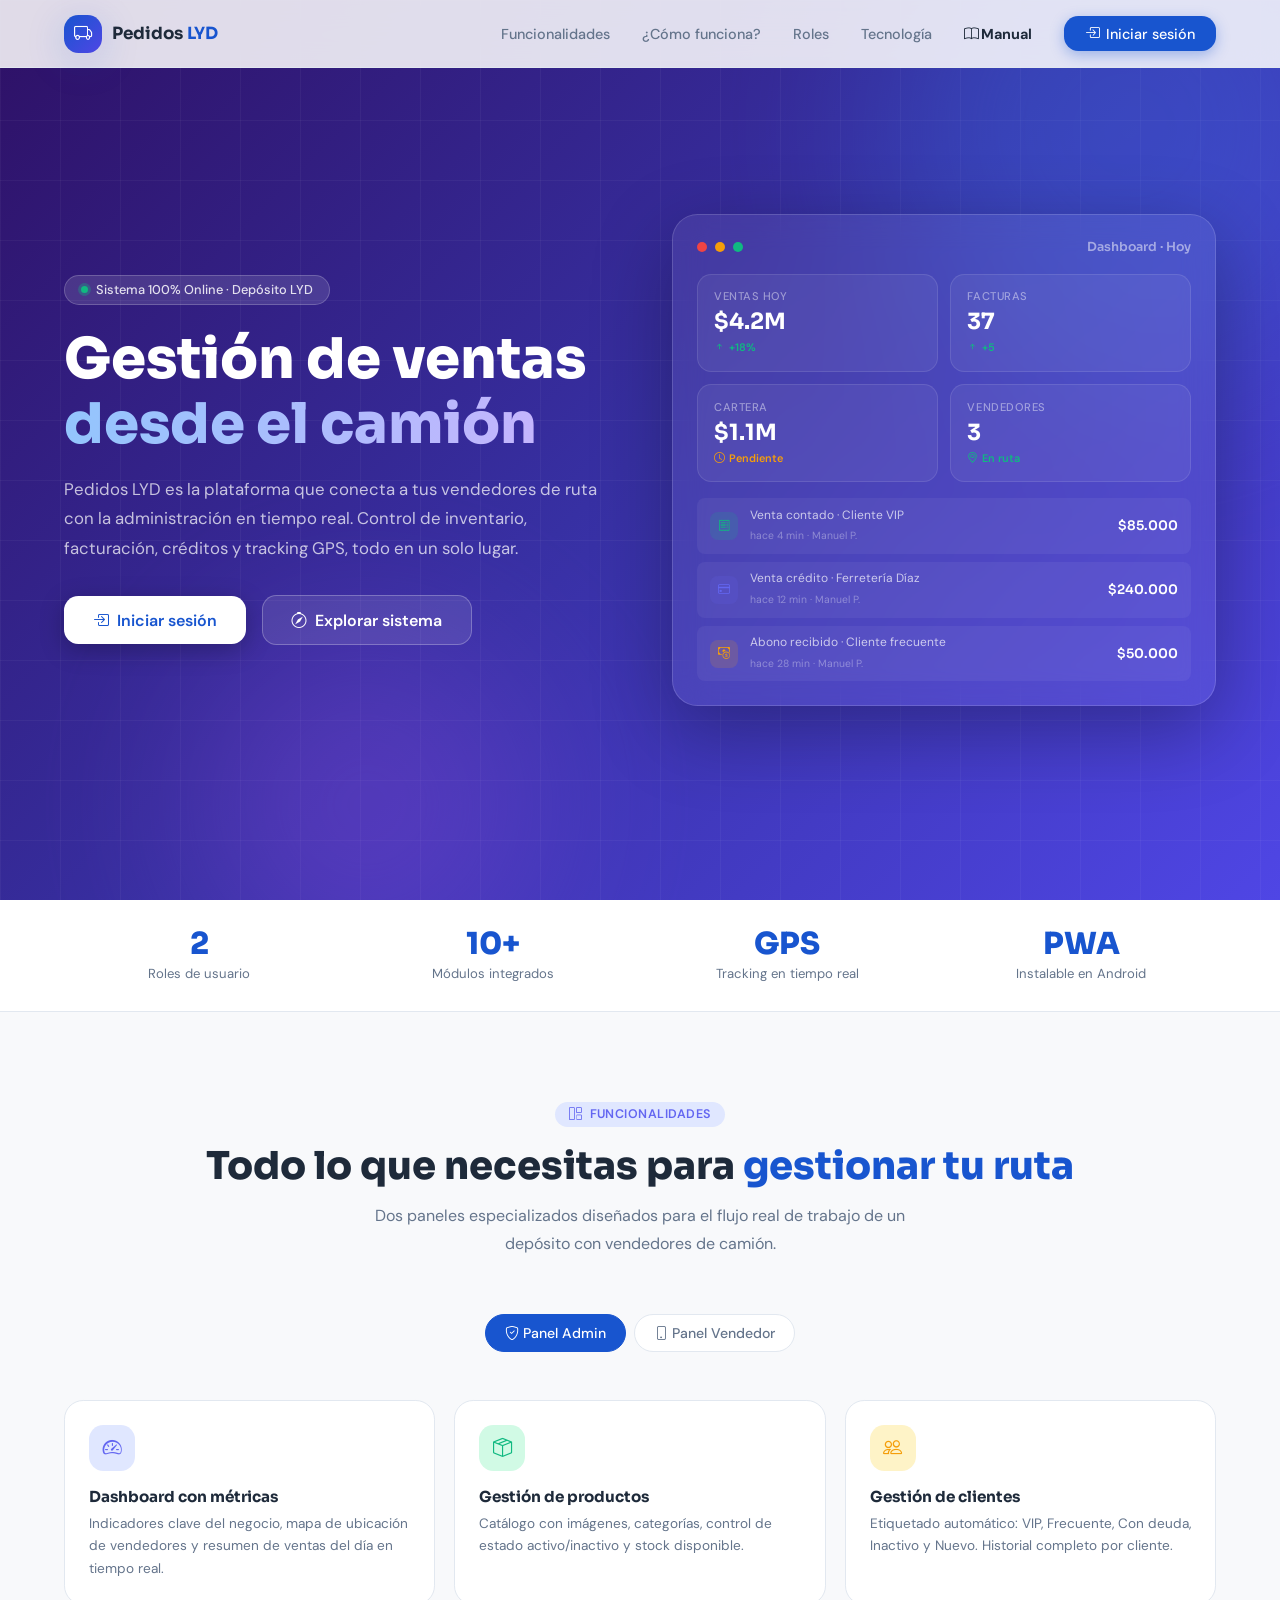
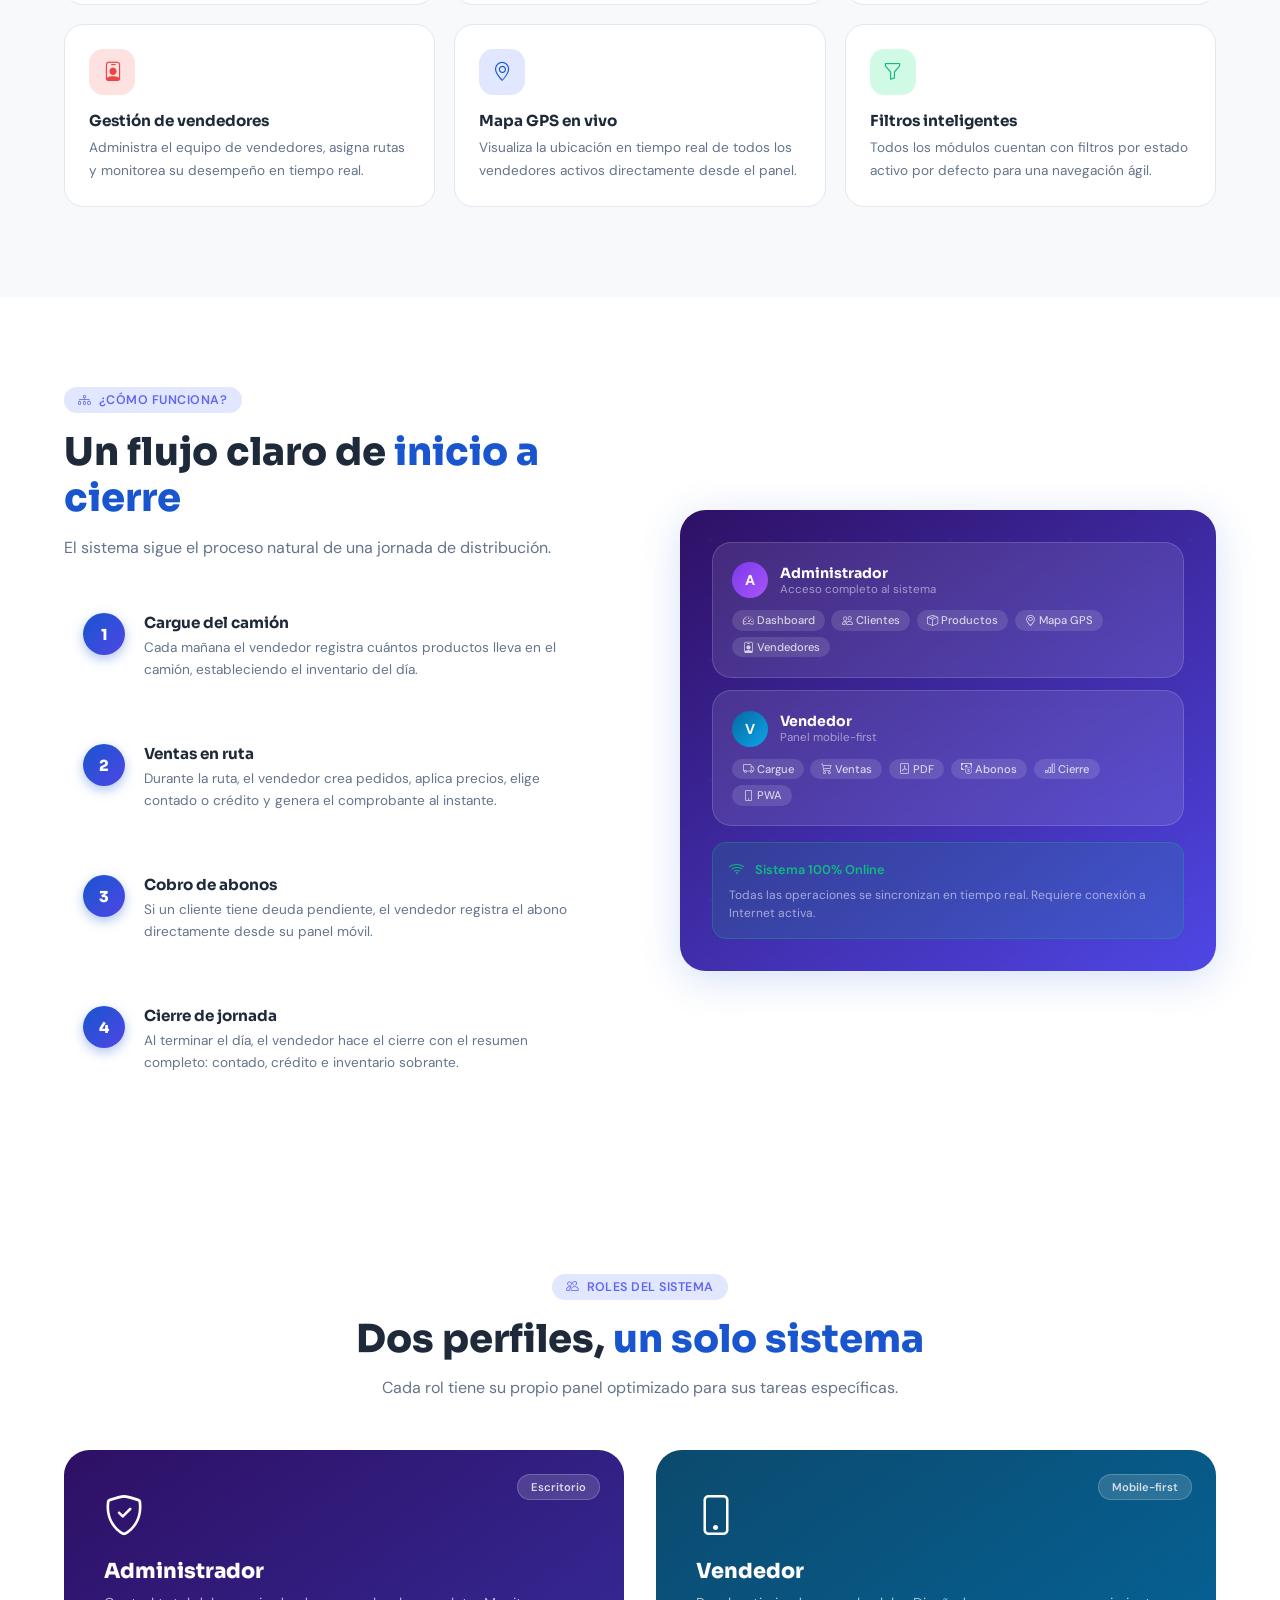
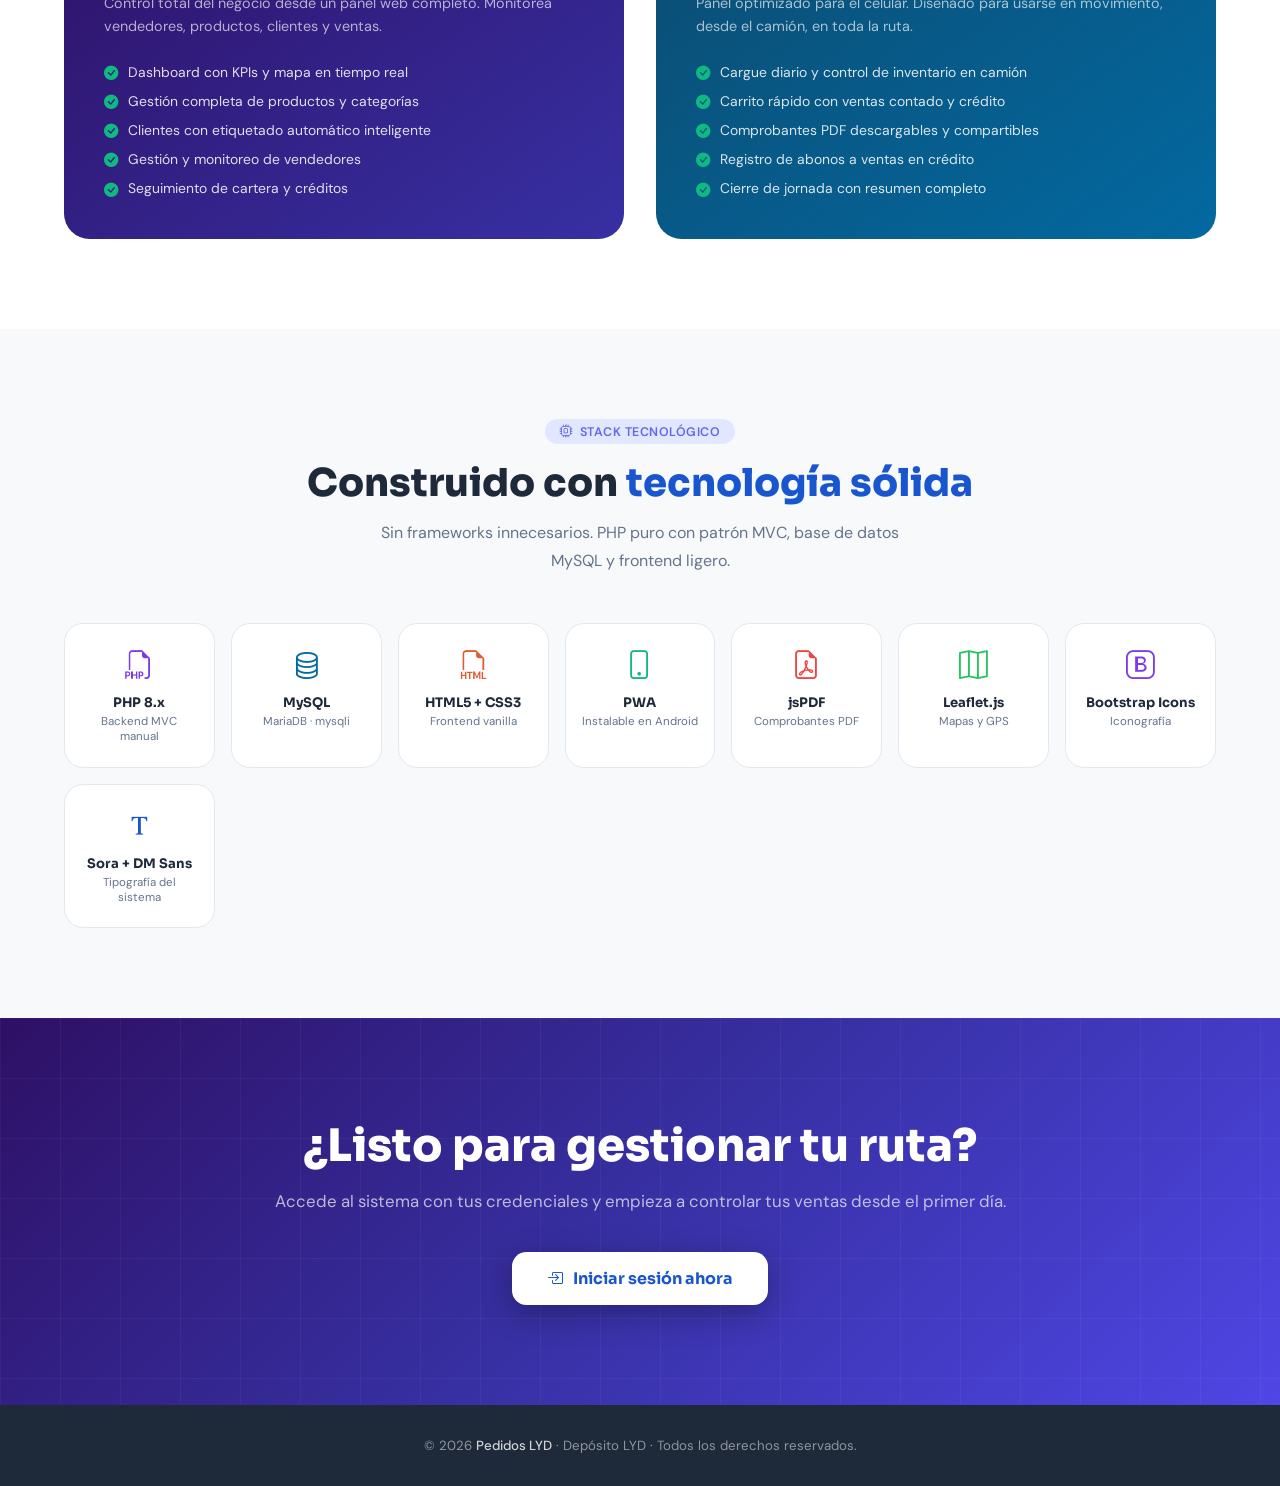
==== commit b50a8aab: "feat: manual de usuario y modulo de control de facturas en admin" ====
--- a/index.html
+++ b/index.html
@@ -27,6 +27,8 @@
             <li><a href="#how">¿Cómo funciona?</a></li>
             <li><a href="#roles">Roles</a></li>
             <li><a href="#tech">Tecnología</a></li>
+            <li><a href="manual.html" style="color:var(--accent); font-weight:700;"><i class="bi bi-book"></i>
+                    Manual</a></li>
             <li><a href="public/login.php" class="btn-login"><i class="bi bi-box-arrow-in-right"></i> Iniciar sesión</a>
             </li>
         </ul>
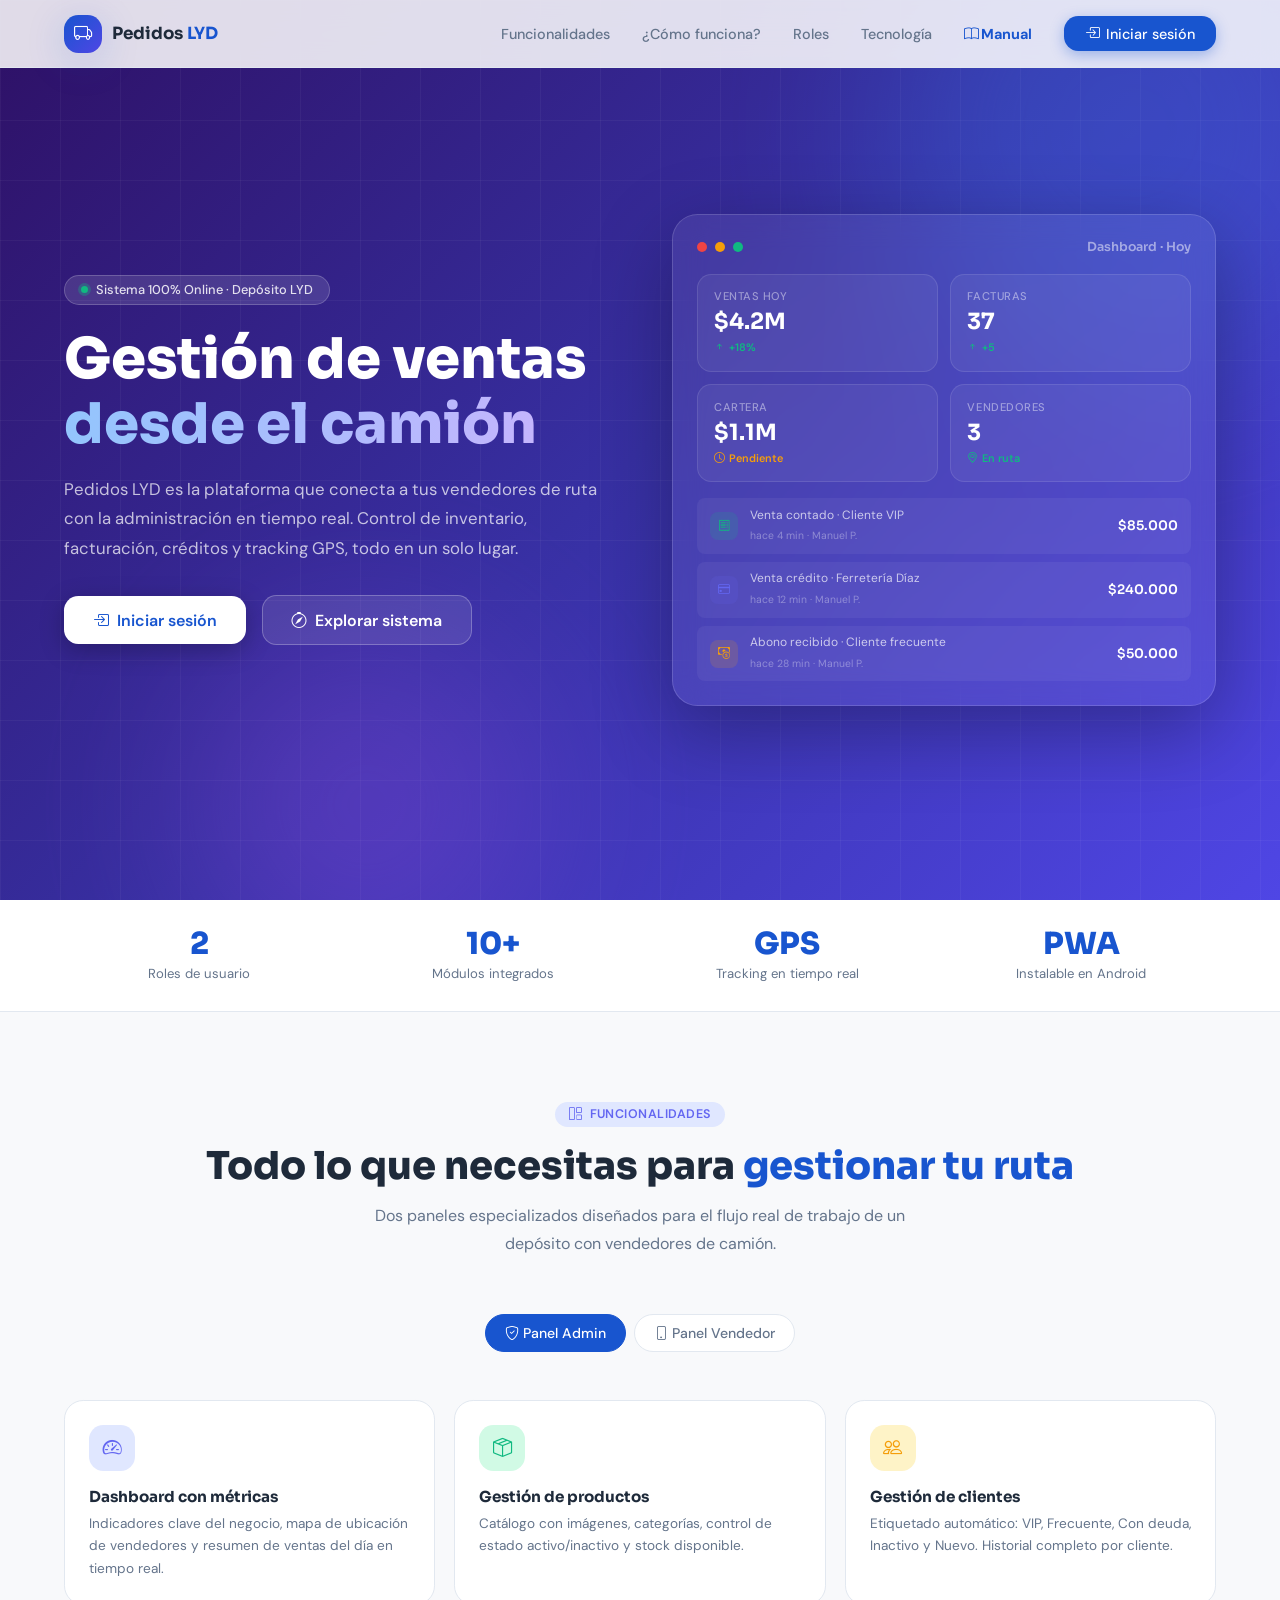
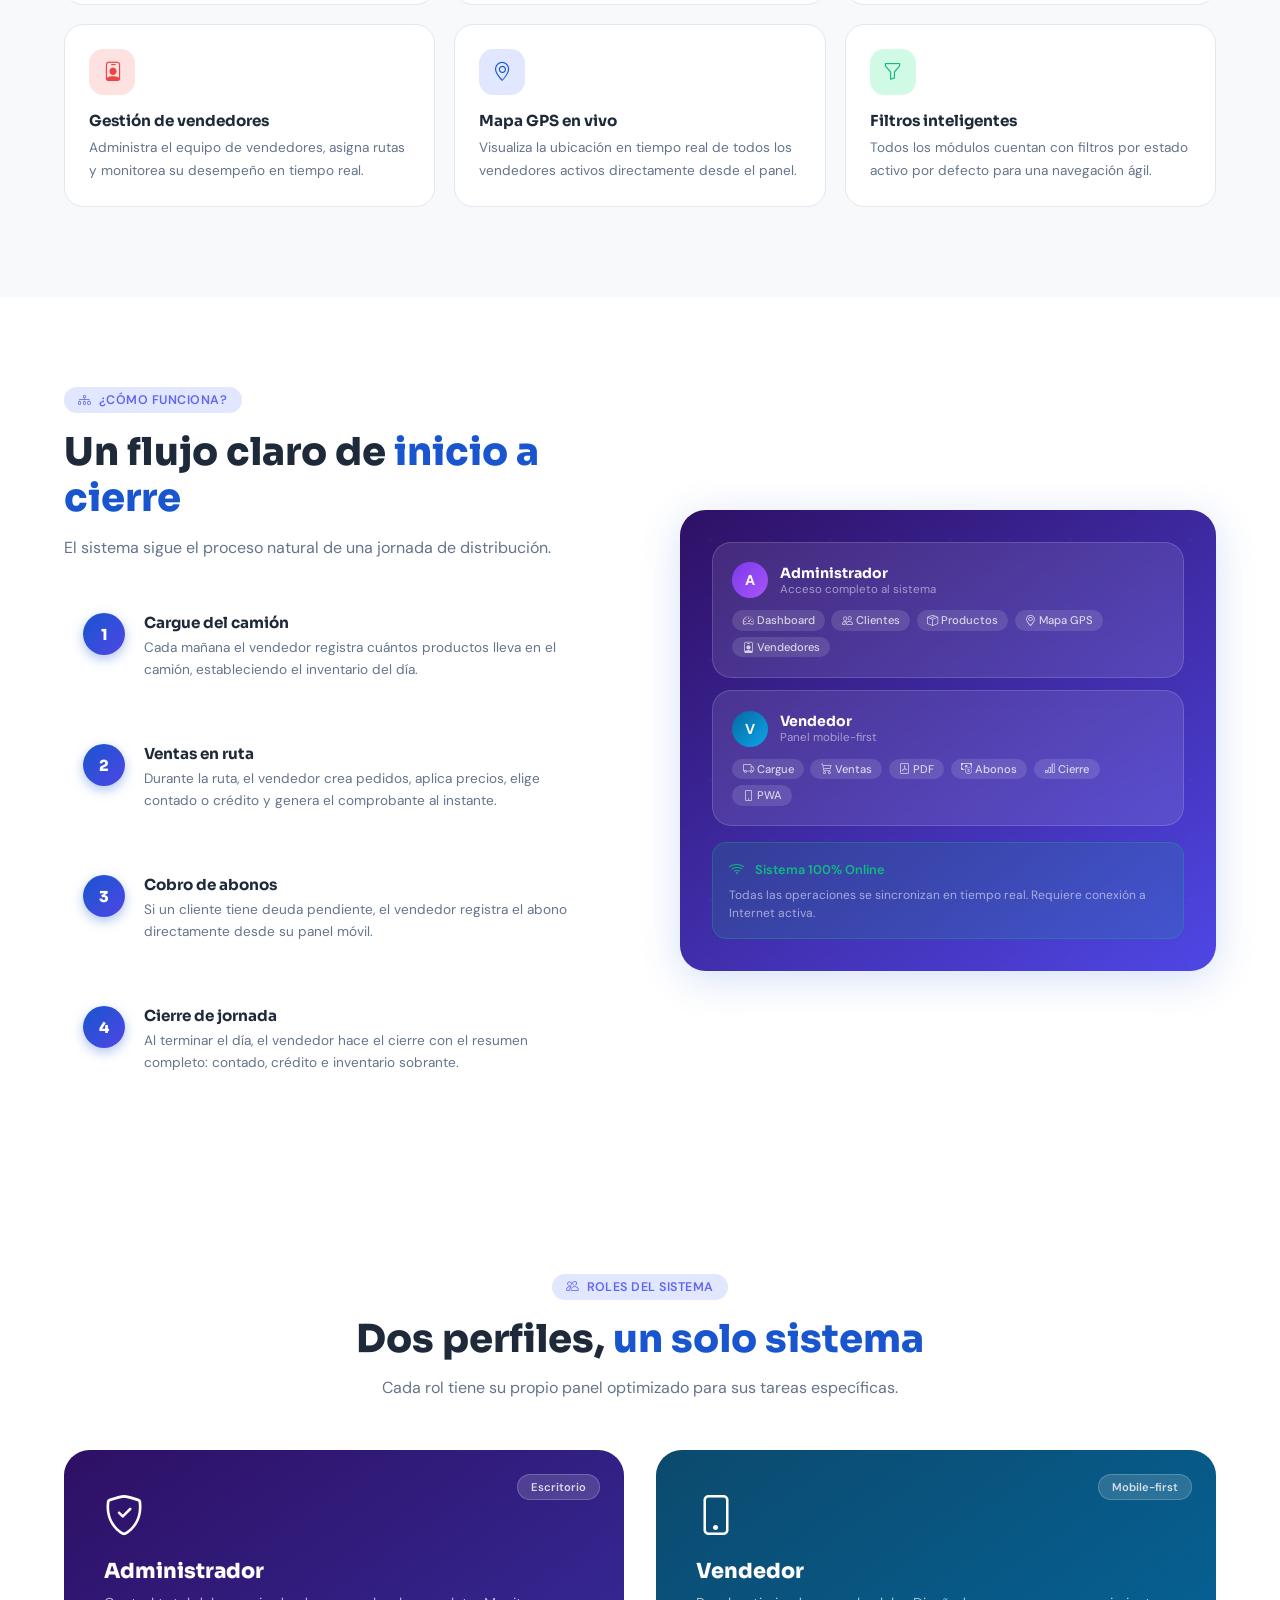
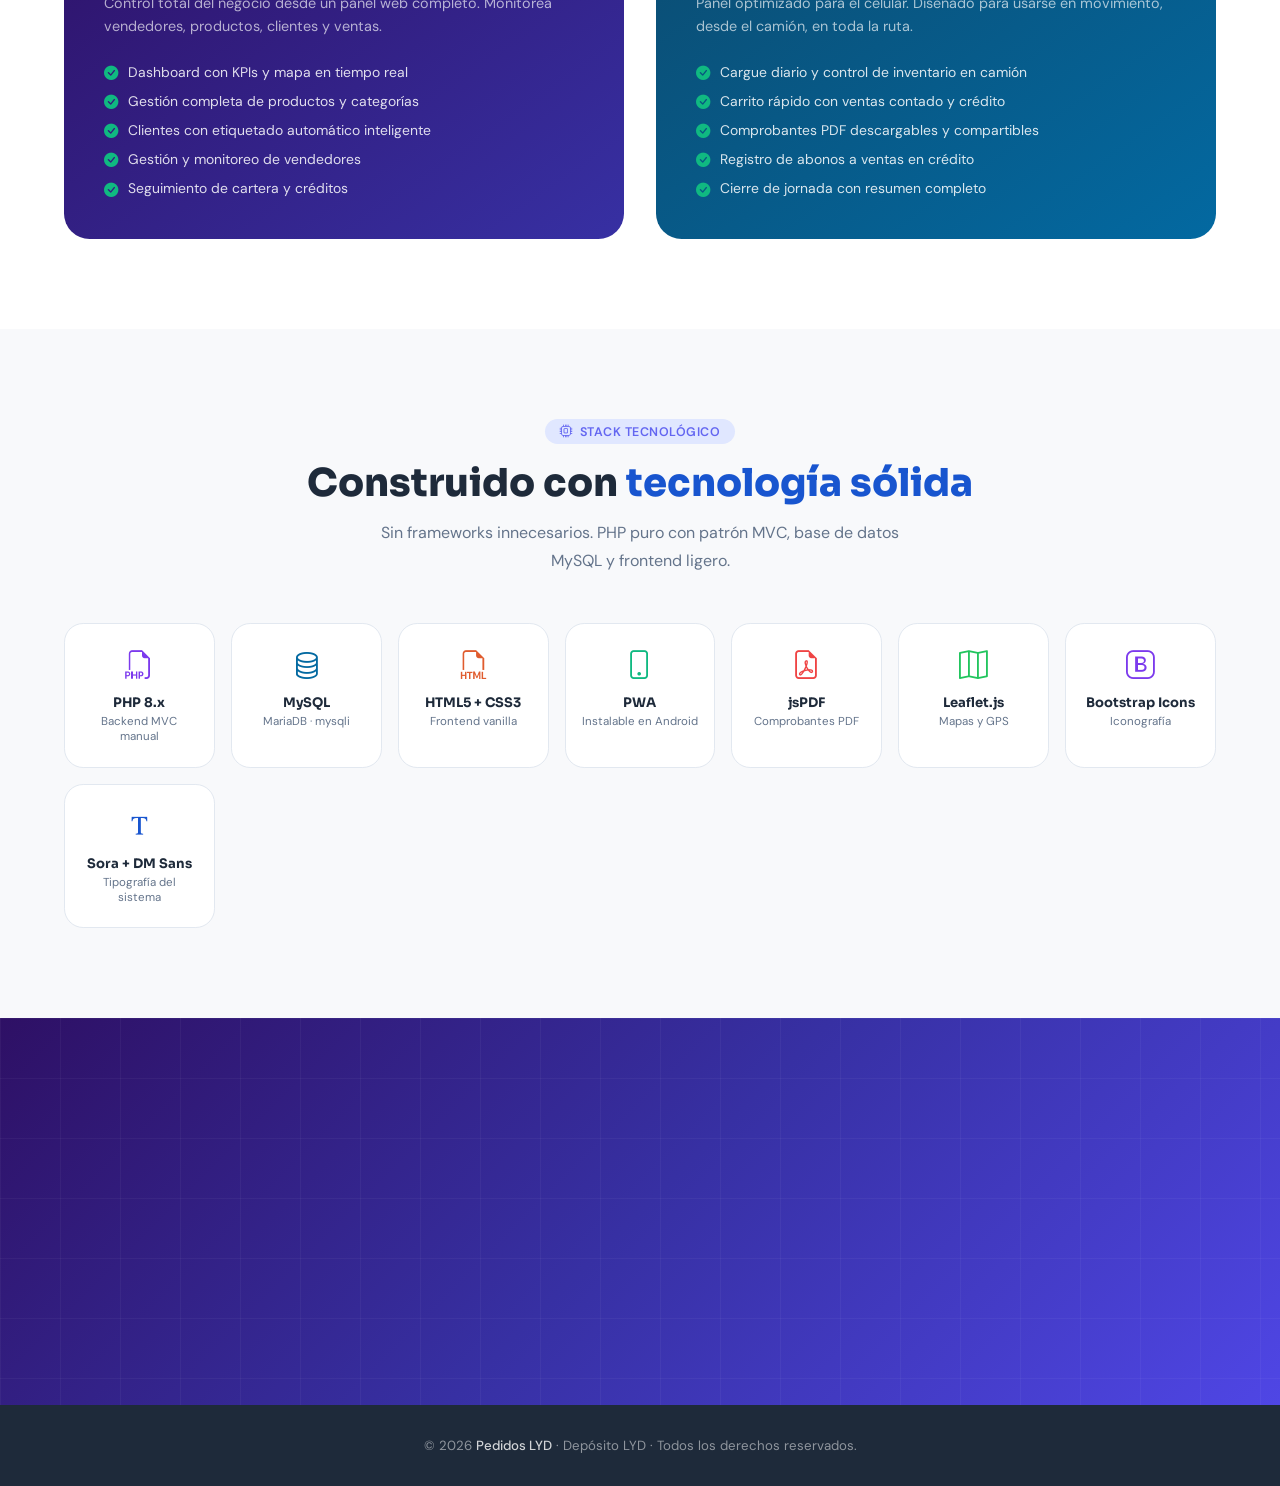
==== commit ec9158f7: "style: menu movil popover compacto y boton flotante de manual" ====
--- a/index.html
+++ b/index.html
@@ -27,13 +27,16 @@
             <li><a href="#how">¿Cómo funciona?</a></li>
             <li><a href="#roles">Roles</a></li>
             <li><a href="#tech">Tecnología</a></li>
-            <li><a href="manual.html" style="color:var(--accent); font-weight:700;"><i class="bi bi-book"></i>
+            <li class="nav-manual"><a href="manual.html" style="color:var(--primary); font-weight:700;"><i class="bi bi-book"></i>
                     Manual</a></li>
             <li><a href="public/login.php" class="btn-login"><i class="bi bi-box-arrow-in-right"></i> Iniciar sesión</a>
             </li>
         </ul>
         <button class="nav-toggle" id="navToggle" aria-label="Menú"><i class="bi bi-list"></i></button>
     </nav>
+
+    <!-- Overlay para menú móvil -->
+    <div class="menu-overlay" id="menuOverlay"></div>
 
     <!-- ── HERO ── -->
     <section class="hero" id="home">
@@ -462,6 +465,11 @@
         <p>© 2026 <span>Pedidos LYD</span> · Depósito LYD · Todos los derechos reservados.</p>
     </footer>
 
+    <!-- ── BOTÓN FLOTANTE MANUAL (Solo móvil) ── -->
+    <a href="manual.html" class="btn-manual-float" title="Ver manual de usuario">
+        <i class="bi bi-book-half"></i>
+    </a>
+
     <script>
         // Navbar scroll effect
         const nav = document.getElementById('navbar');
@@ -472,14 +480,19 @@
         // Mobile nav toggle
         const toggle = document.getElementById('navToggle');
         const links = document.getElementById('navLinks');
-        toggle.addEventListener('click', () => {
-            links.classList.toggle('open');
-            toggle.querySelector('i').className =
-                links.classList.contains('open') ? 'bi bi-x-lg' : 'bi bi-list';
-        });
+        const overlay = document.getElementById('menuOverlay');
+
+        function toggleMenu() {
+            const isOpen = links.classList.toggle('open');
+            overlay.classList.toggle('active');
+            toggle.querySelector('i').className = isOpen ? 'bi bi-x-lg' : 'bi bi-list';
+        }
+
+        toggle.addEventListener('click', toggleMenu);
+        overlay.addEventListener('click', toggleMenu);
+        
         links.querySelectorAll('a').forEach(a => a.addEventListener('click', () => {
-            links.classList.remove('open');
-            toggle.querySelector('i').className = 'bi bi-list';
+            if (links.classList.contains('open')) toggleMenu();
         }));
 
         // Tab switcher
--- a/public/css/index_ini.css
+++ b/public/css/index_ini.css
@@ -1006,6 +1006,35 @@
     transform: none;
 }
 
+/* ── BOTÓN MANUAL FLOTANTE ── */
+.btn-manual-float {
+    position: fixed;
+    bottom: 24px;
+    right: 24px;
+    width: 58px;
+    height: 58px;
+    background: var(--primary);
+    color: #fff;
+    border-radius: 50%;
+    display: none;
+    align-items: center;
+    justify-content: center;
+    font-size: 1.6rem;
+    box-shadow: var(--sh-lg);
+    z-index: 1000;
+    text-decoration: none;
+    transition: all 0.3s var(--ease);
+}
+
+.btn-manual-float:hover {
+    background: var(--primary-dk);
+    transform: translateY(-4px) scale(1.05);
+}
+
+.btn-manual-float:active {
+    transform: scale(0.95);
+}
+
 /* ── MOBILE ── */
 @media (max-width: 900px) {
     .hero-inner {
@@ -1039,23 +1068,107 @@
     }
 }
 
+/* ── OVERLAY MENÚ ── */
+.menu-overlay {
+    position: fixed;
+    inset: 0;
+    background: transparent; 
+    backdrop-filter: none;
+    opacity: 0;
+    visibility: hidden;
+    z-index: 99;
+    transition: all 0.3s var(--ease);
+}
+
+.menu-overlay.active {
+    opacity: 1;
+    visibility: visible;
+}
+
 @media (max-width: 600px) {
     .nav-links {
-        display: none;
-    }
-
-    .nav-links.open {
         display: flex;
         flex-direction: column;
-        position: fixed;
-        top: 68px;
-        left: 0;
-        right: 0;
+        position: absolute;
+        top: calc(100% - 5px);
+        right: 5%;
+        height: auto;
+        width: auto;
+        min-width: 200px;
         background: #fff;
-        padding: 1.5rem;
-        border-bottom: 1px solid var(--border);
-        gap: 1.2rem;
-        z-index: 99;
+        padding: 12px 0;
+        gap: 0;
+        z-index: 101;
+        opacity: 0;
+        visibility: hidden;
+        transform: translateY(10px) scale(0.95);
+        transform-origin: top right;
+        transition: all 0.2s var(--ease);
+        box-shadow: 0 10px 30px rgba(0, 0, 0, 0.15);
+        border-radius: 14px;
+        border: 1px solid rgba(0, 0, 0, 0.05);
+    }
+
+    .nav-links.open {
+        opacity: 1;
+        visibility: visible;
+        transform: translateY(0) scale(1);
+    }
+
+    /* Triangulito indicador */
+    .nav-links::before {
+        content: '';
+        position: absolute;
+        top: -6.5px;
+        right: 18px;
+        width: 12px;
+        height: 12px;
+        background: #fff;
+        transform: rotate(45deg);
+        border-left: 1px solid rgba(0, 0, 0, 0.05);
+        border-top: 1px solid rgba(0, 0, 0, 0.05);
+    }
+
+    .nav-links li {
+        width: 100%;
+    }
+
+    .nav-links li a {
+        display: block;
+        padding: 10px 24px;
+        font-size: 0.92rem;
+        color: var(--text);
+        text-align: left;
+        white-space: nowrap;
+        transition: background 0.2s, color 0.2s;
+    }
+
+    .nav-links li a:hover {
+        background: var(--surface-2);
+        color: var(--primary);
+    }
+
+    /* Ítem de login especial en móvil */
+    .nav-links .btn-login {
+        background: transparent !important;
+        color: var(--primary) !important;
+        box-shadow: none !important;
+        padding: 12px 24px !important;
+        border-radius: 0 !important;
+        margin-top: 8px !important;
+        border-top: 1px solid var(--border) !important;
+        font-weight: 700 !important;
+        font-size: 0.92rem !important;
+        width: 100%;
+    }
+
+    .nav-links .btn-login:hover {
+        background: var(--surface-2) !important;
+        transform: none !important;
+    }
+
+    .nav-links .btn-login i {
+        color: var(--primary);
     }
 
     .nav-toggle {
@@ -1074,4 +1187,13 @@
         flex-direction: column;
         align-items: flex-start;
     }
+
+    /* Ajustes Manual */
+    .nav-manual {
+        display: none !important;
+    }
+
+    .btn-manual-float {
+        display: flex;
+    }
 }
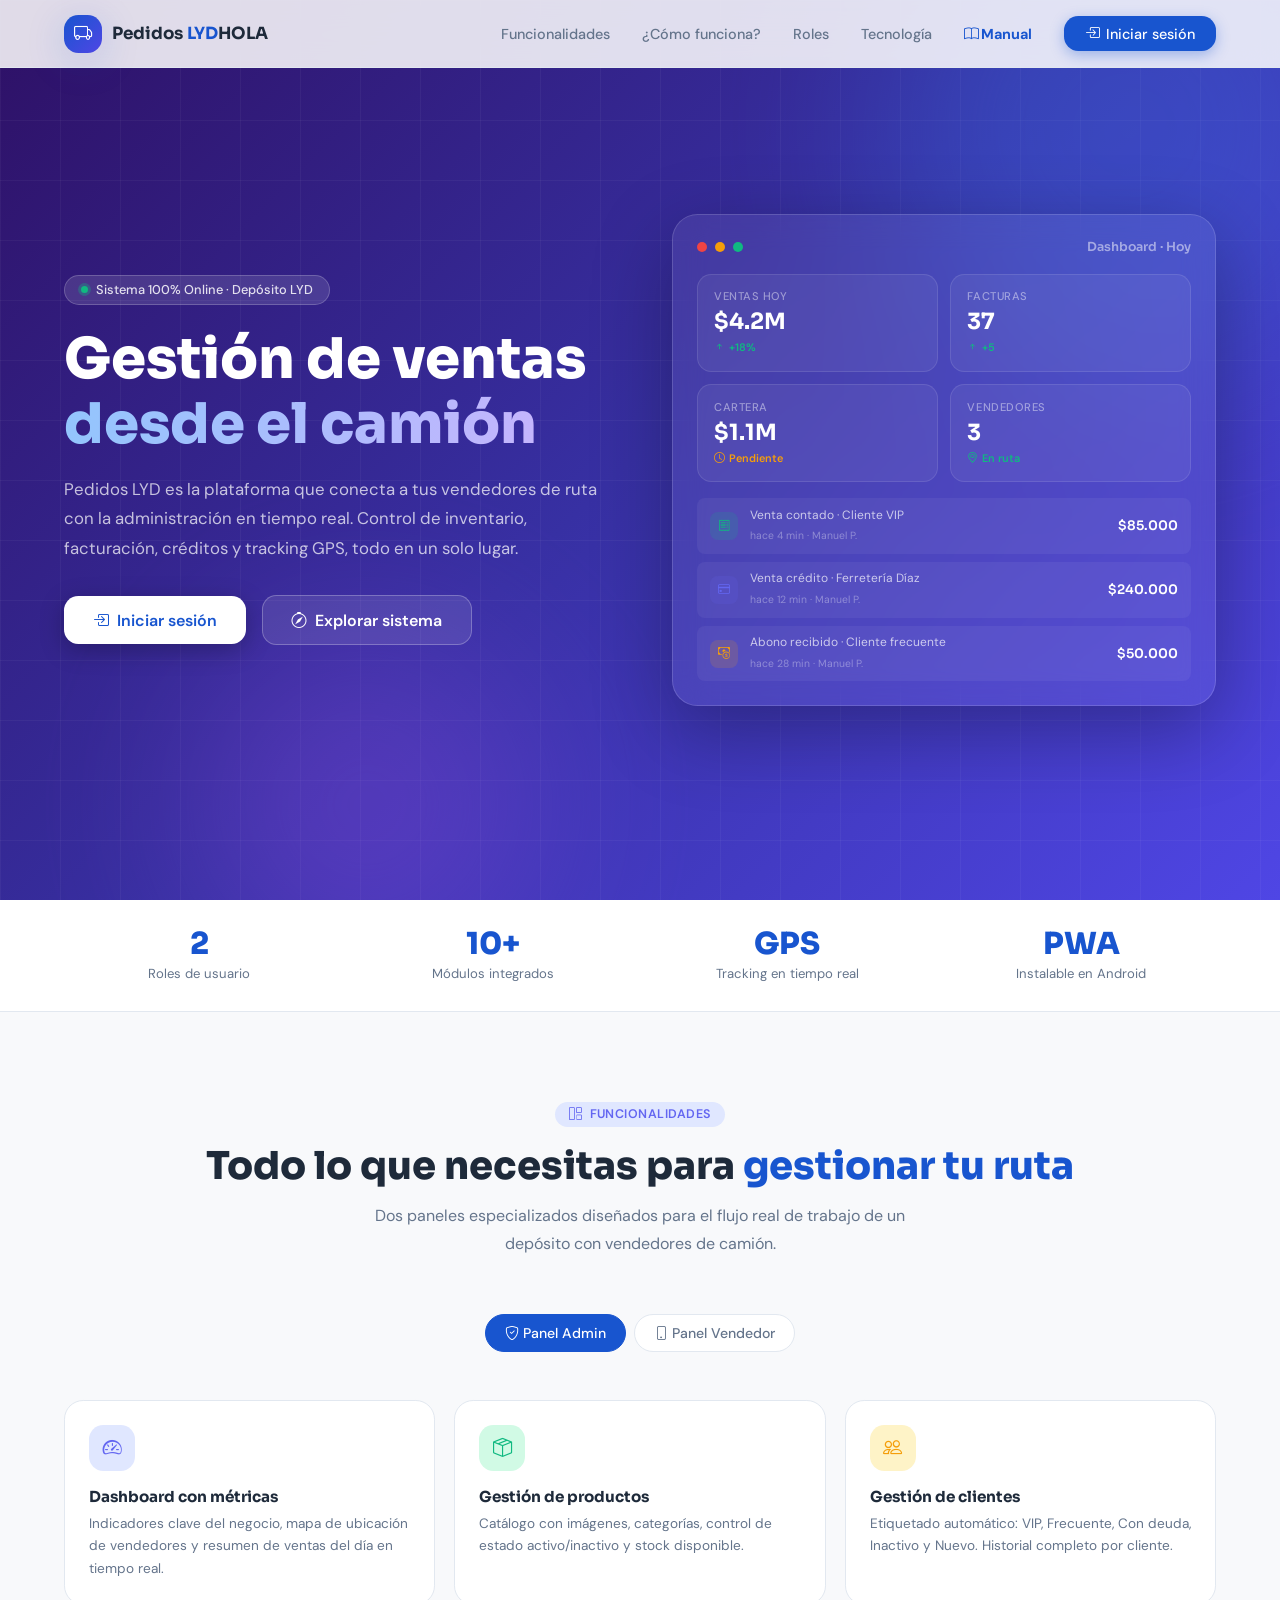
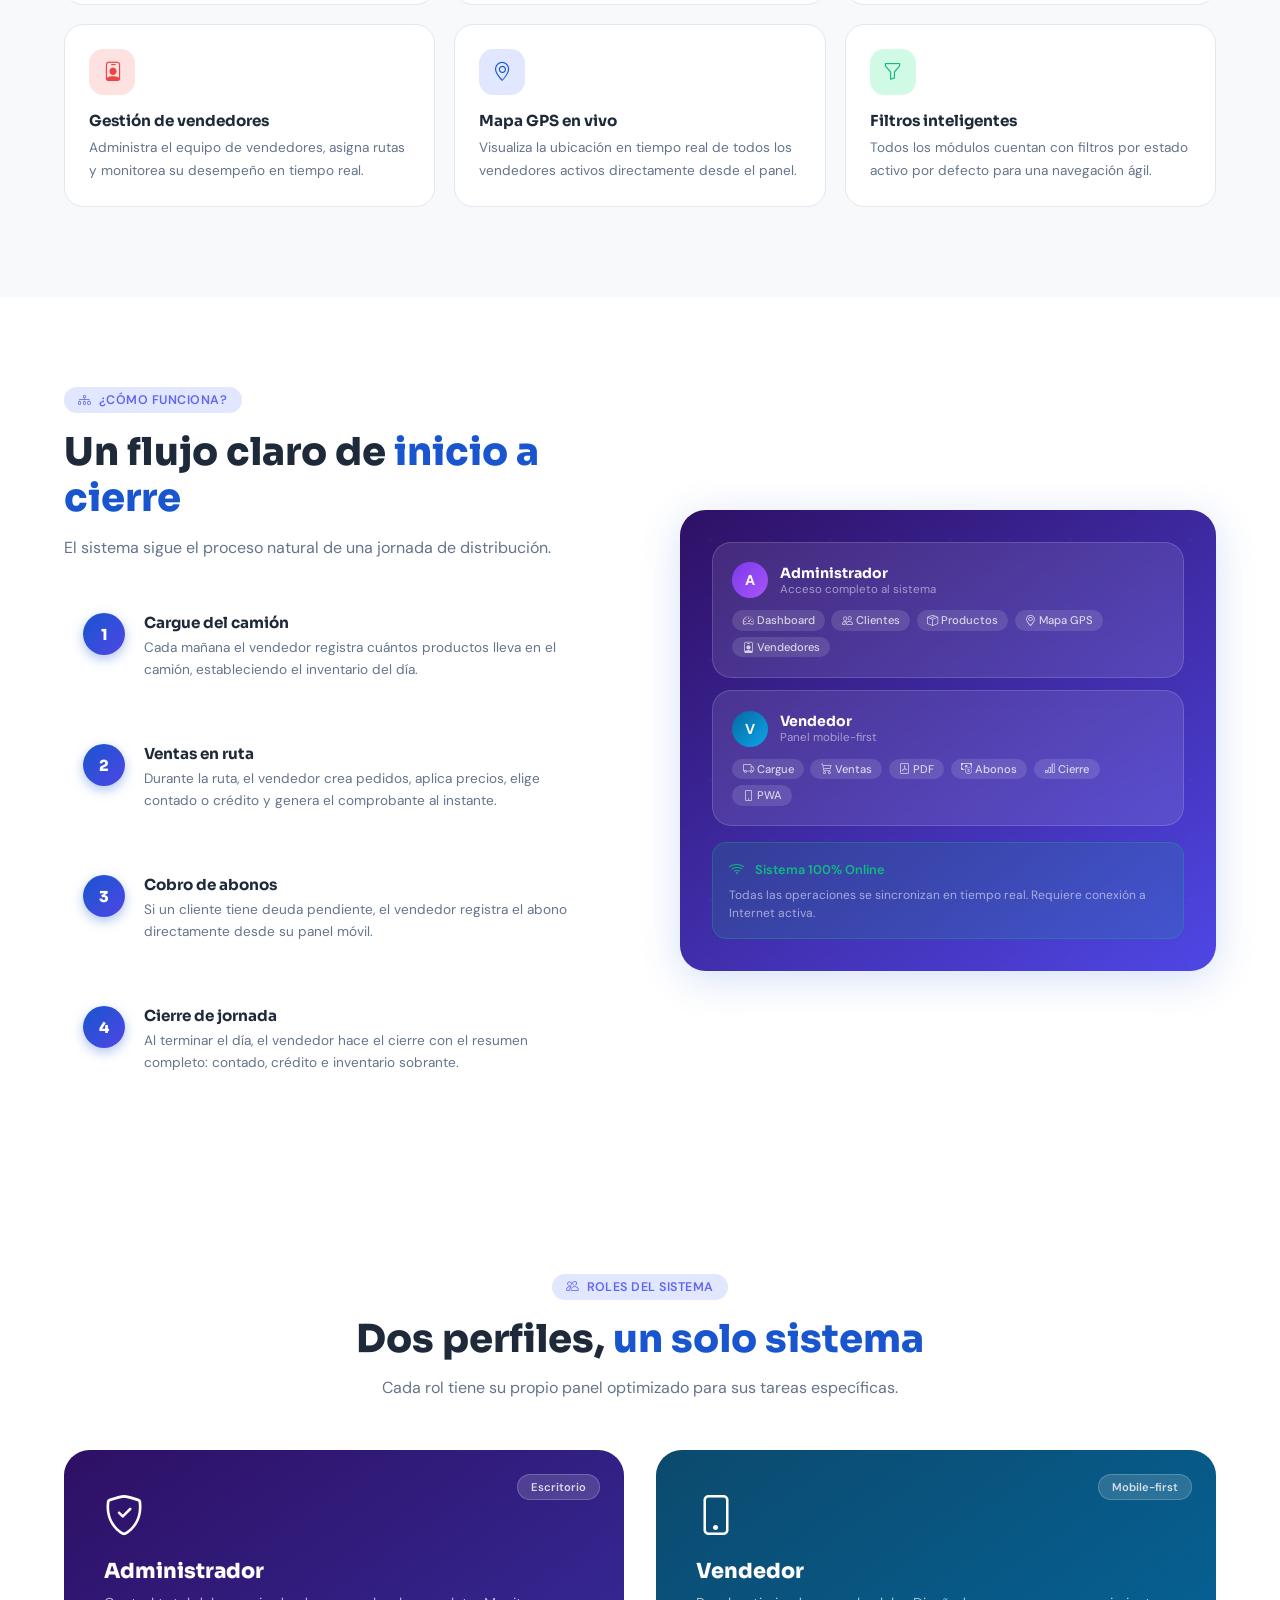
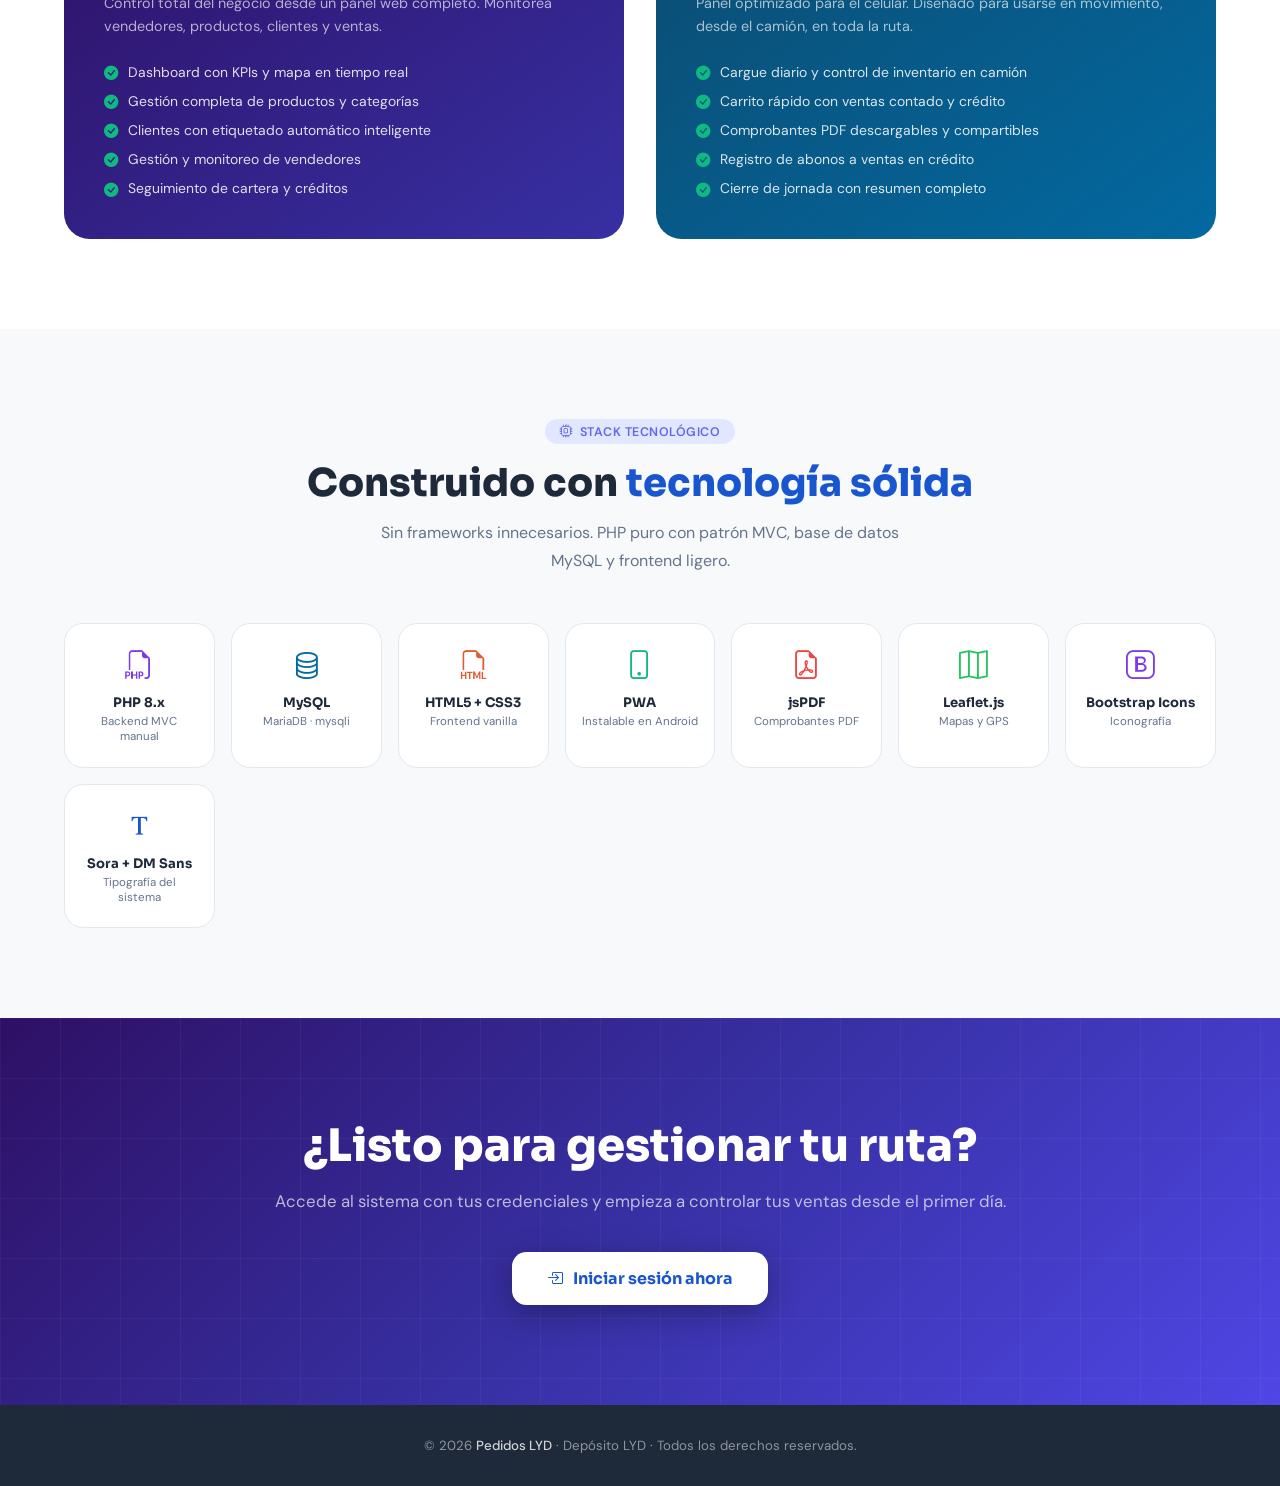
==== commit d9bf8c16: "pruebas" ====
--- a/index.html
+++ b/index.html
@@ -20,14 +20,15 @@
     <nav id="navbar">
         <a href="#" class="nav-brand">
             <div class="brand-icon"><i class="bi bi-truck"></i></div>
-            <span>Pedidos <em>LYD</em></span>
+            <span>Pedidos <em>LYD</em>HOLA</span>
         </a>
         <ul class="nav-links" id="navLinks">
             <li><a href="#features">Funcionalidades</a></li>
             <li><a href="#how">¿Cómo funciona?</a></li>
             <li><a href="#roles">Roles</a></li>
             <li><a href="#tech">Tecnología</a></li>
-            <li class="nav-manual"><a href="manual.html" style="color:var(--primary); font-weight:700;"><i class="bi bi-book"></i>
+            <li class="nav-manual"><a href="manual.html" style="color:var(--primary); font-weight:700;"><i
+                        class="bi bi-book"></i>
                     Manual</a></li>
             <li><a href="public/login.php" class="btn-login"><i class="bi bi-box-arrow-in-right"></i> Iniciar sesión</a>
             </li>
@@ -490,7 +491,7 @@
 
         toggle.addEventListener('click', toggleMenu);
         overlay.addEventListener('click', toggleMenu);
-        
+
         links.querySelectorAll('a').forEach(a => a.addEventListener('click', () => {
             if (links.classList.contains('open')) toggleMenu();
         }));
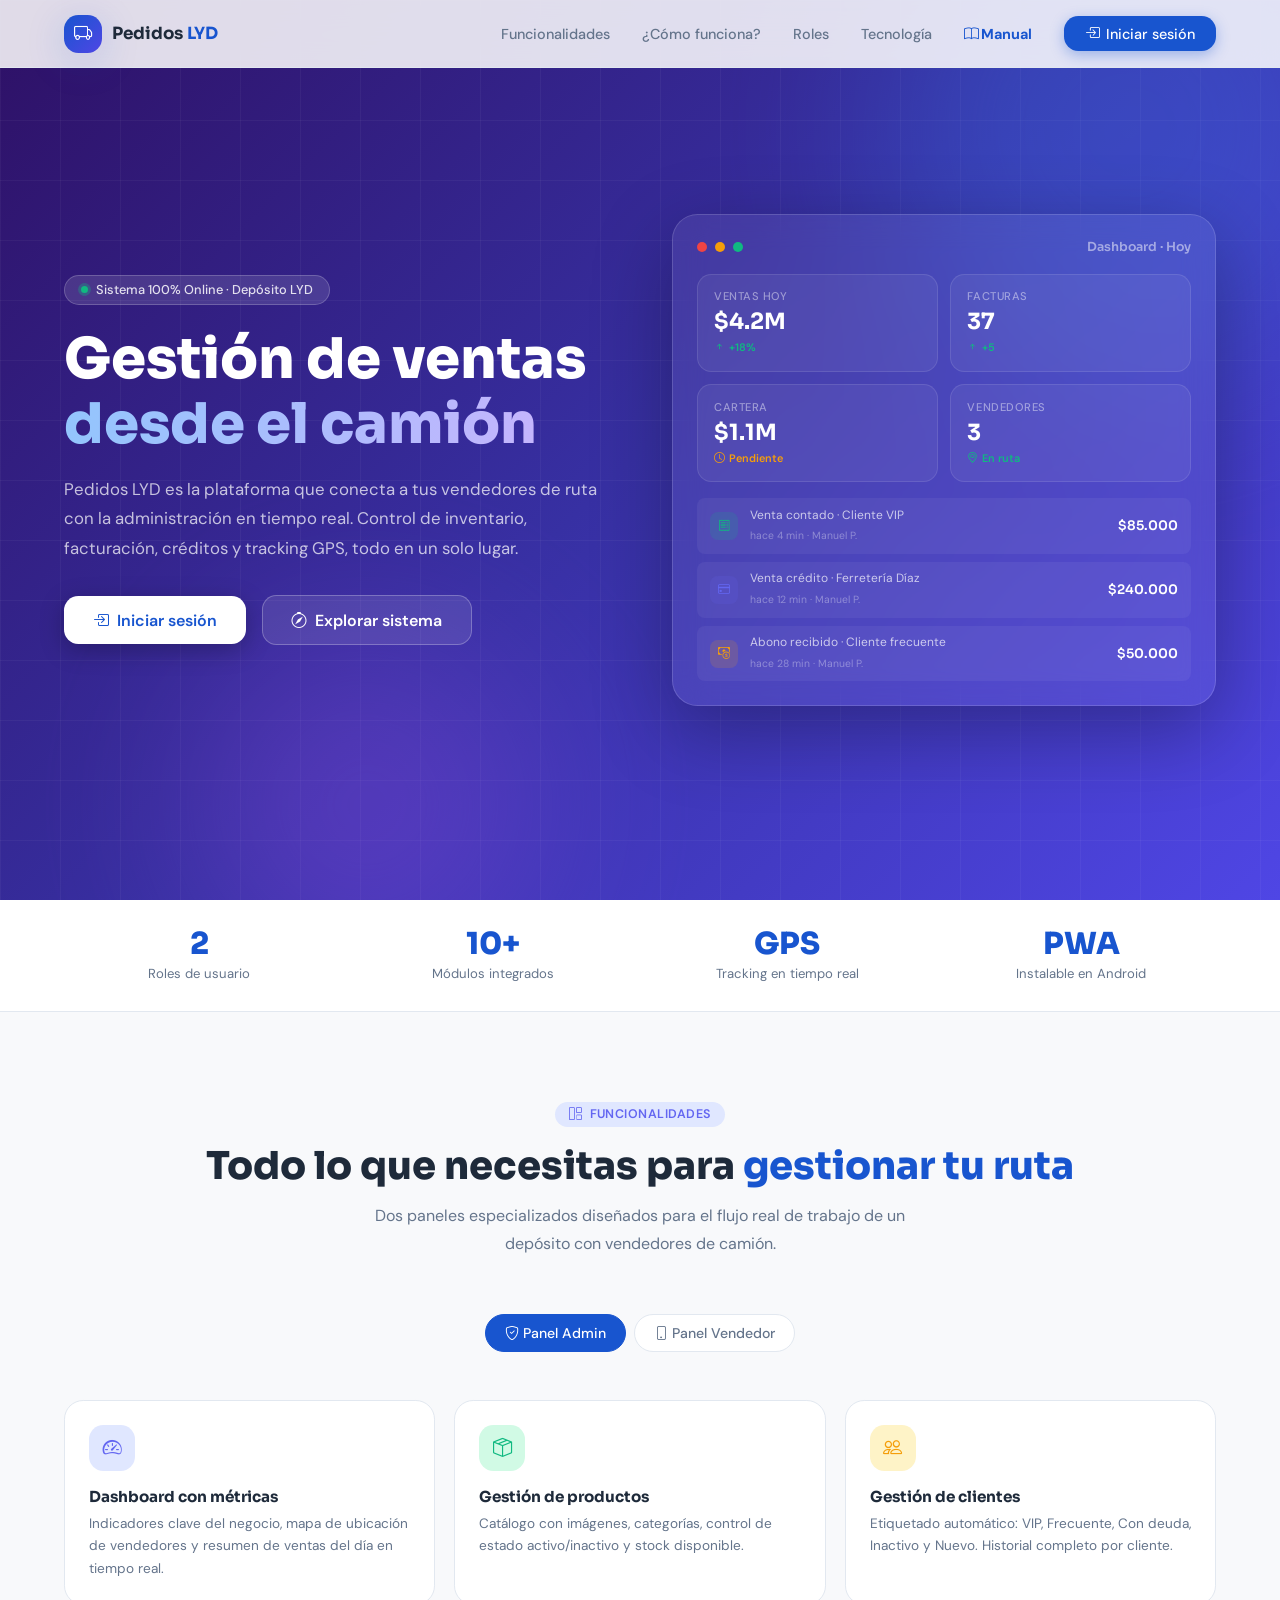
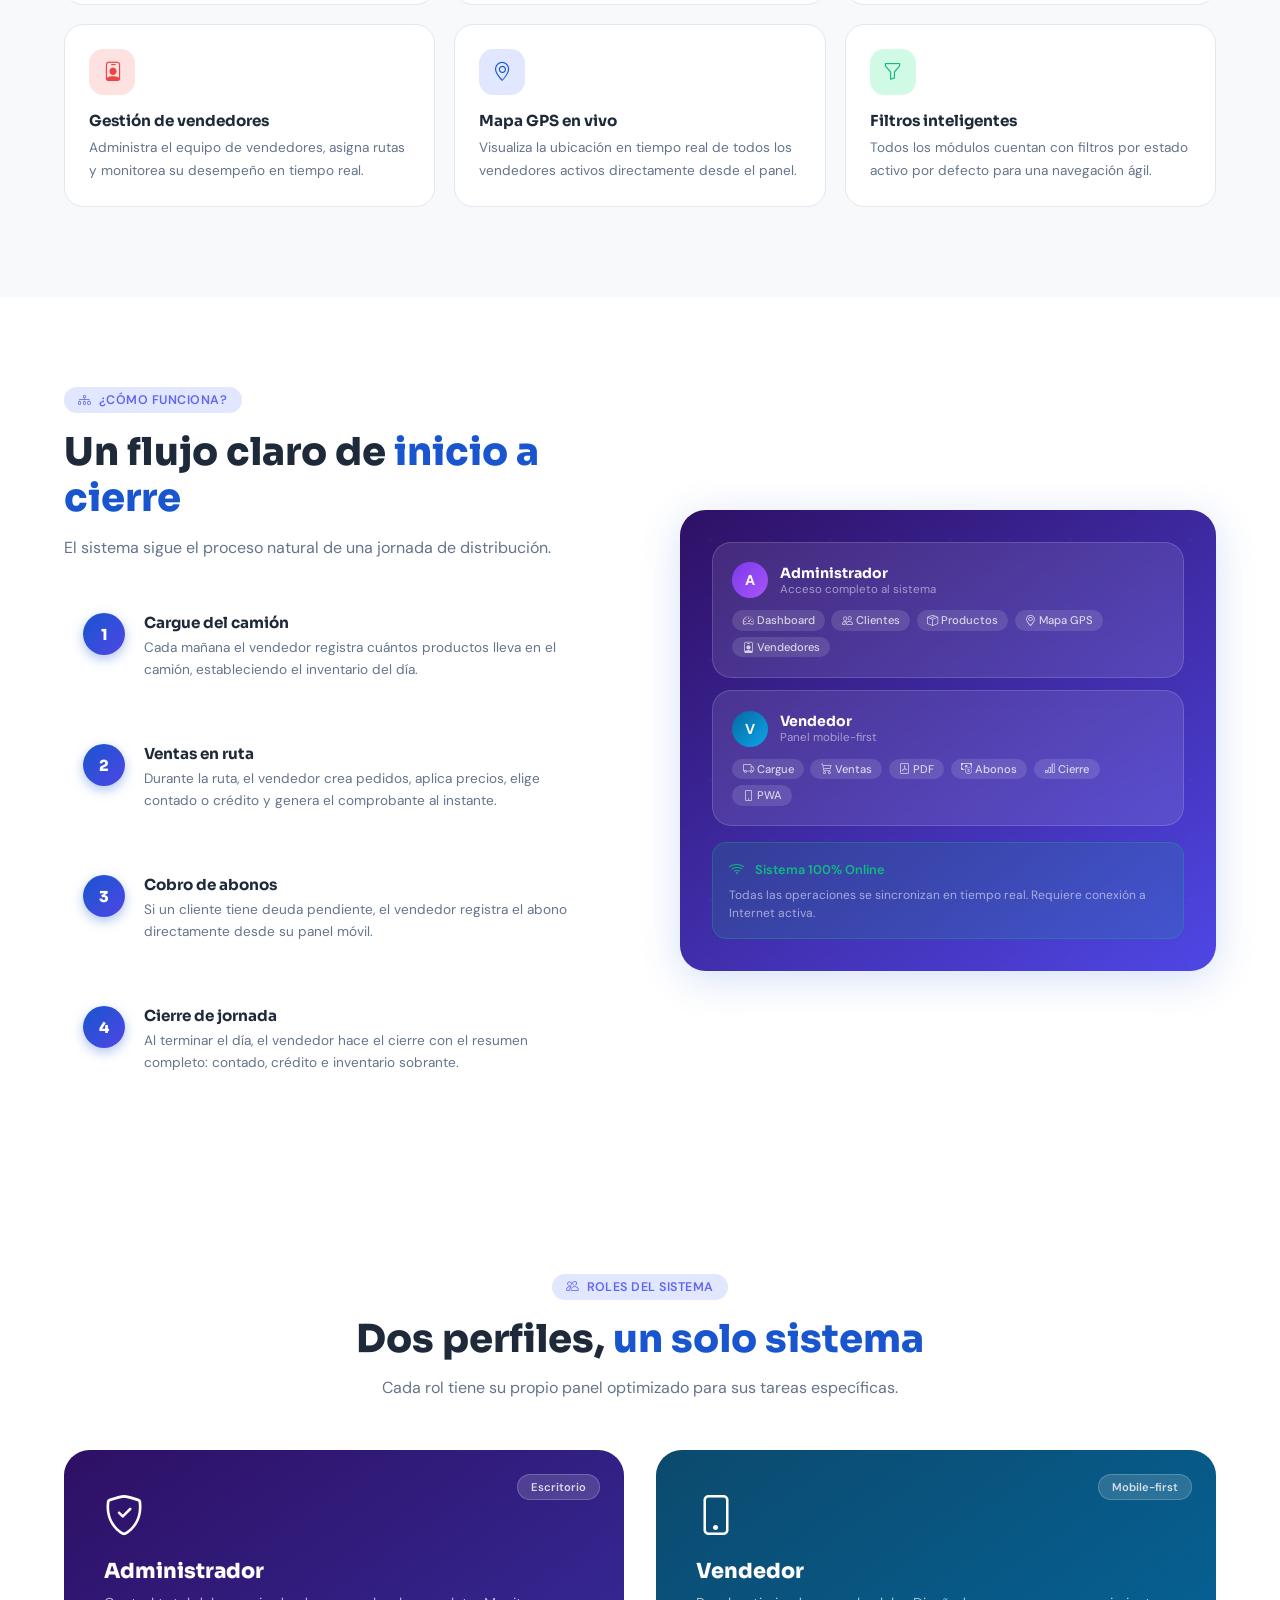
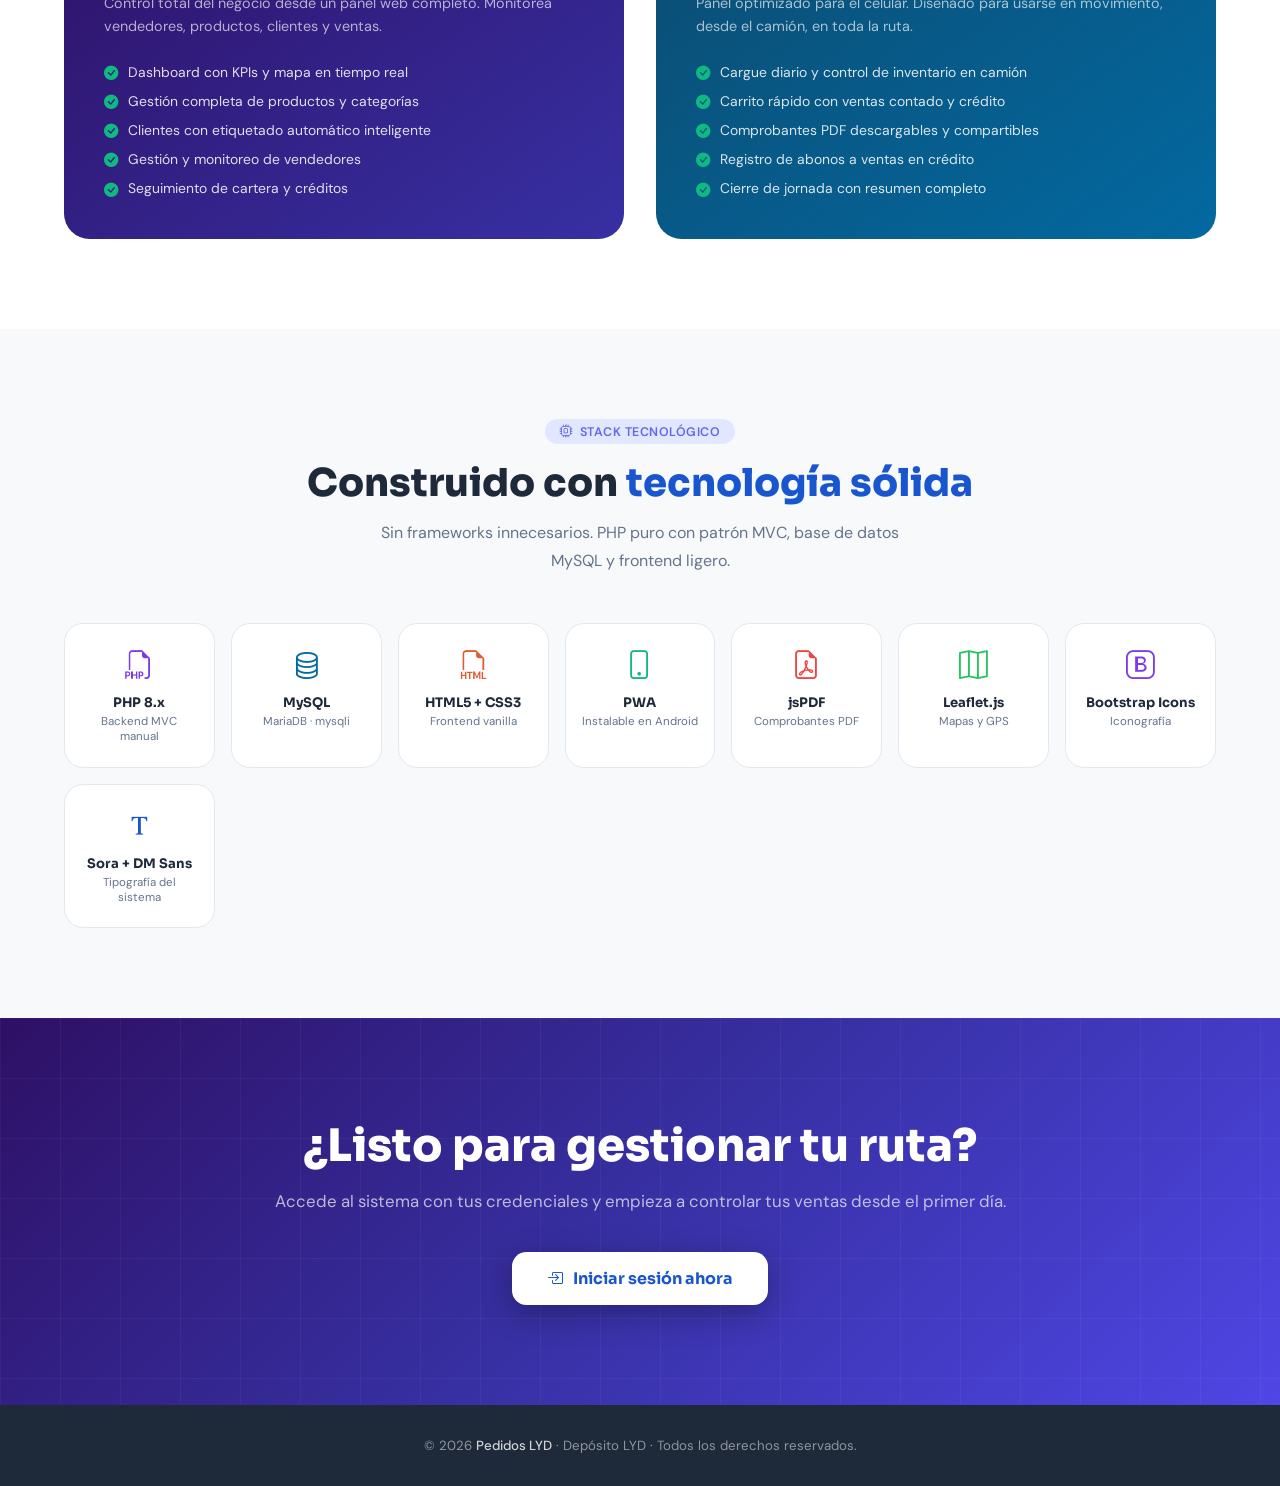
==== commit 4034148e: "ui: refine login mobile design and adjust spacing" ====
--- a/index.html
+++ b/index.html
@@ -20,7 +20,7 @@
     <nav id="navbar">
         <a href="#" class="nav-brand">
             <div class="brand-icon"><i class="bi bi-truck"></i></div>
-            <span>Pedidos <em>LYD</em>HOLA</span>
+            <span>Pedidos <em>LYD</em></span>
         </a>
         <ul class="nav-links" id="navLinks">
             <li><a href="#features">Funcionalidades</a></li>
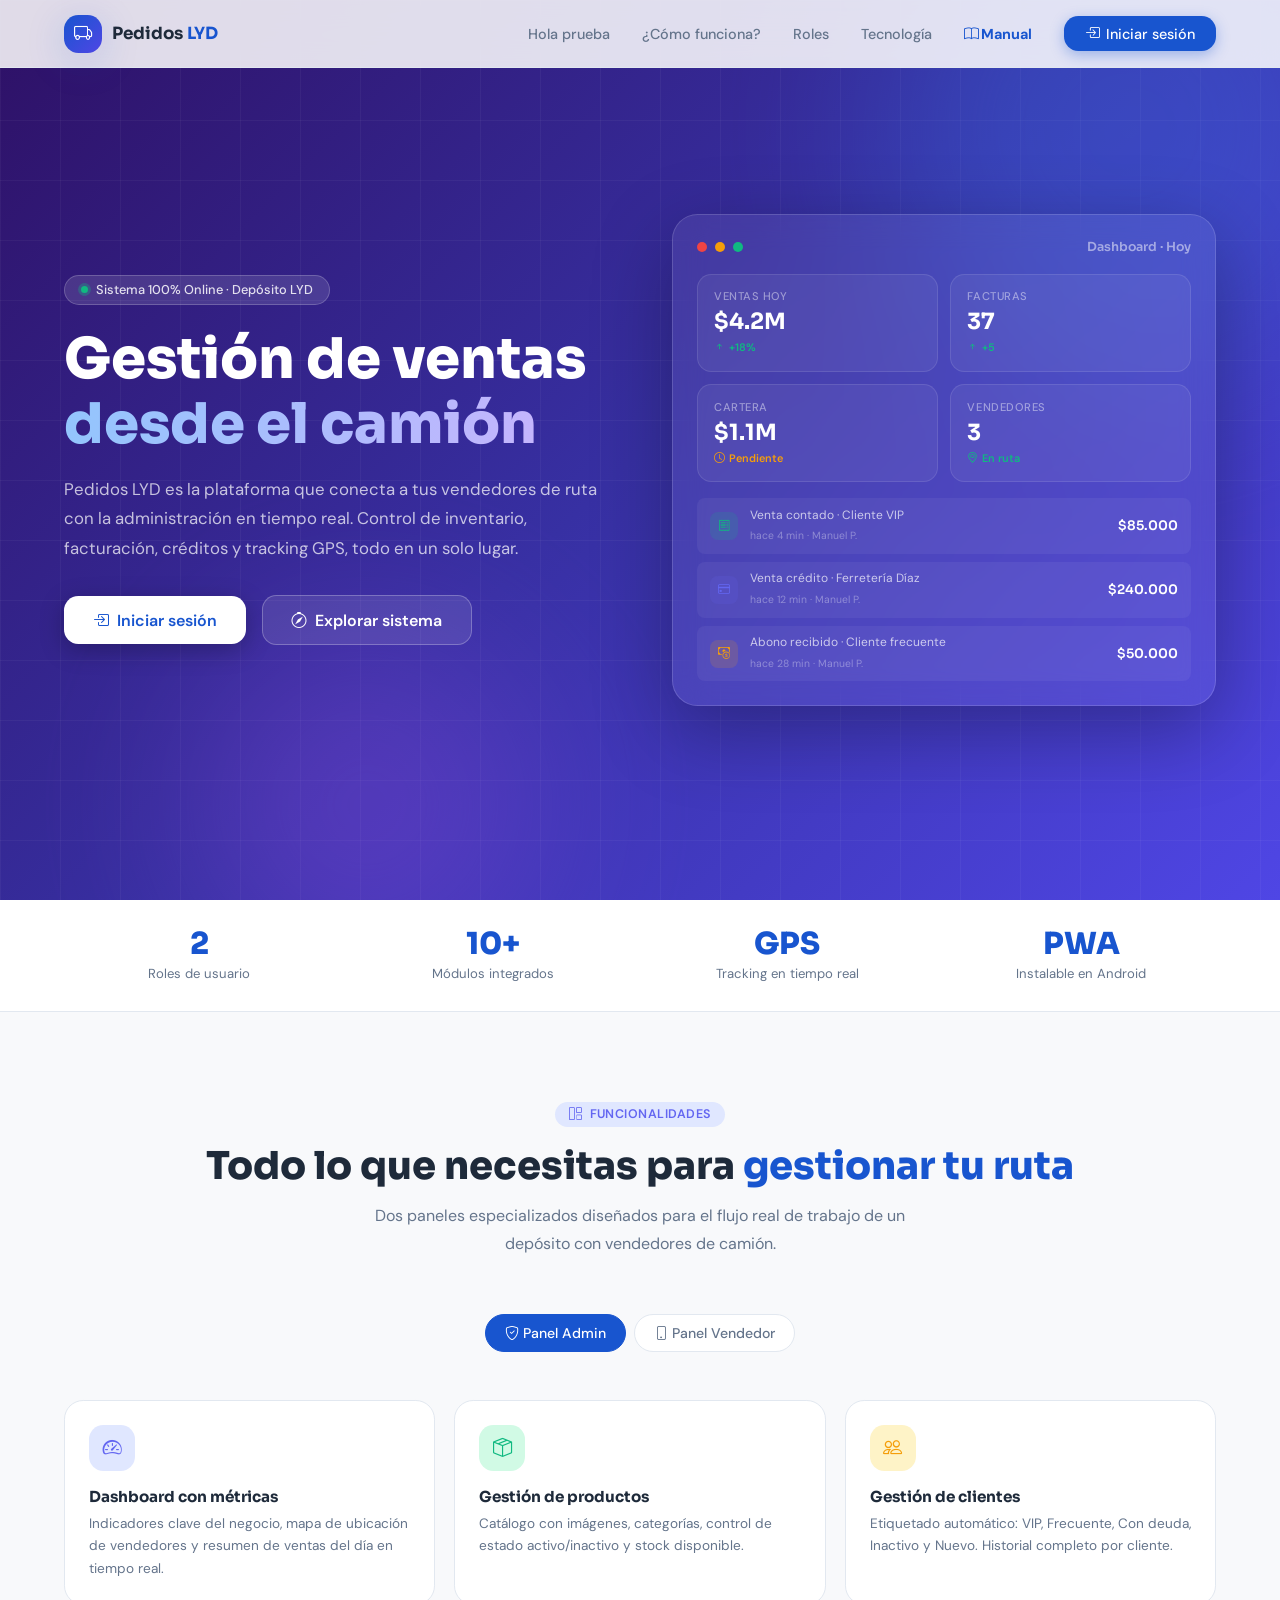
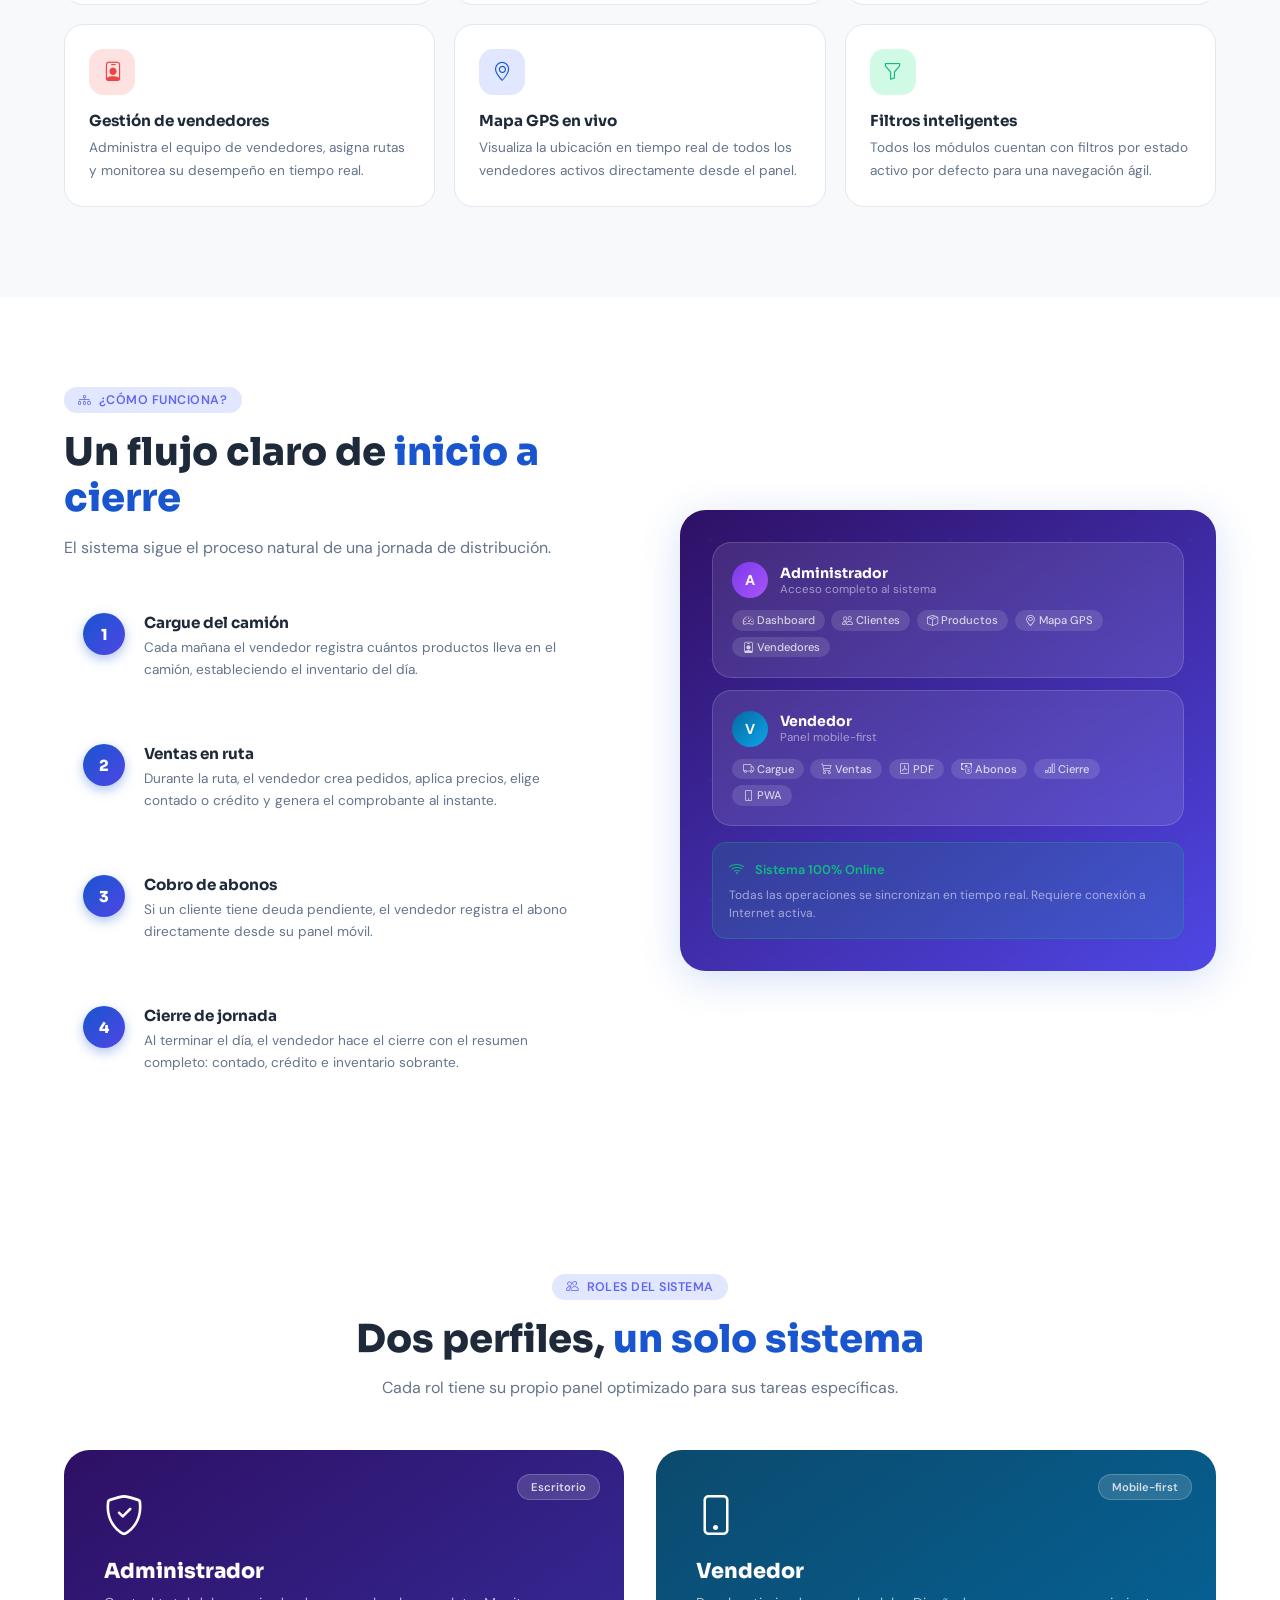
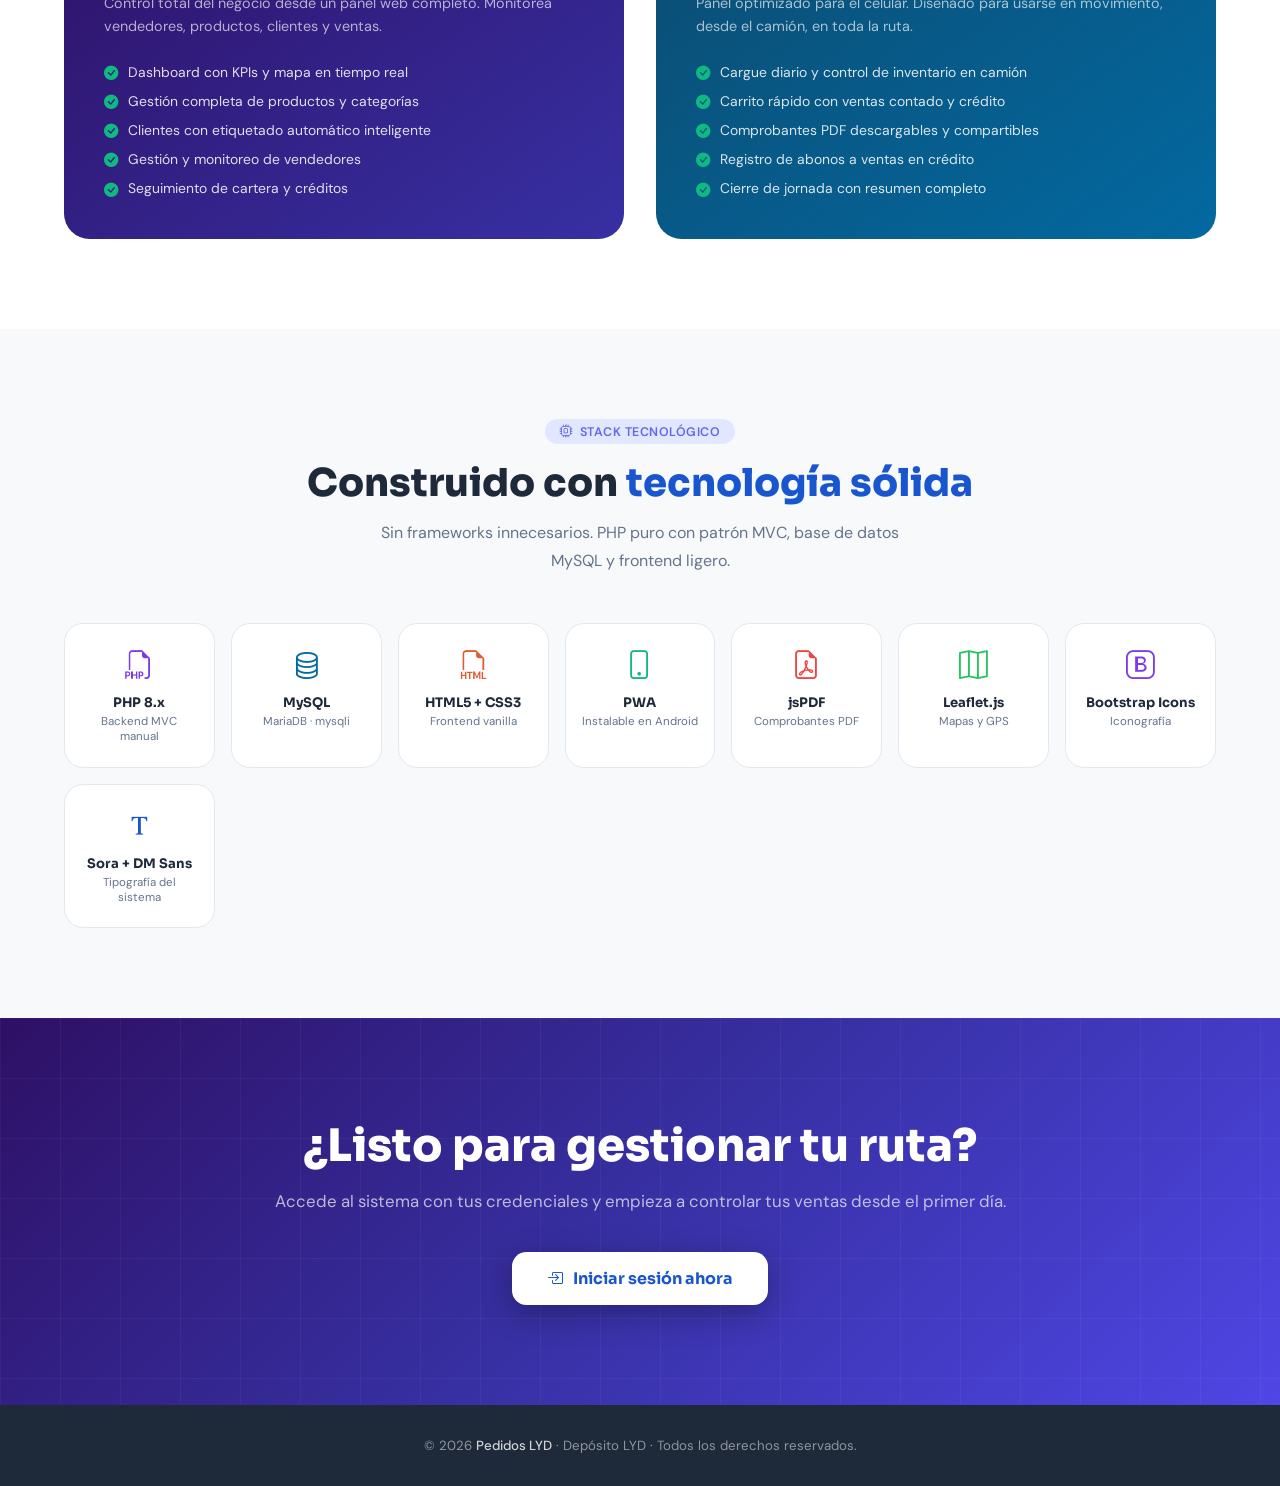
==== commit 27d89b50: "prueba en vivo" ====
--- a/index.html
+++ b/index.html
@@ -23,7 +23,7 @@
             <span>Pedidos <em>LYD</em></span>
         </a>
         <ul class="nav-links" id="navLinks">
-            <li><a href="#features">Funcionalidades</a></li>
+            <li><a href="#features">Hola prueba</a></li>
             <li><a href="#how">¿Cómo funciona?</a></li>
             <li><a href="#roles">Roles</a></li>
             <li><a href="#tech">Tecnología</a></li>
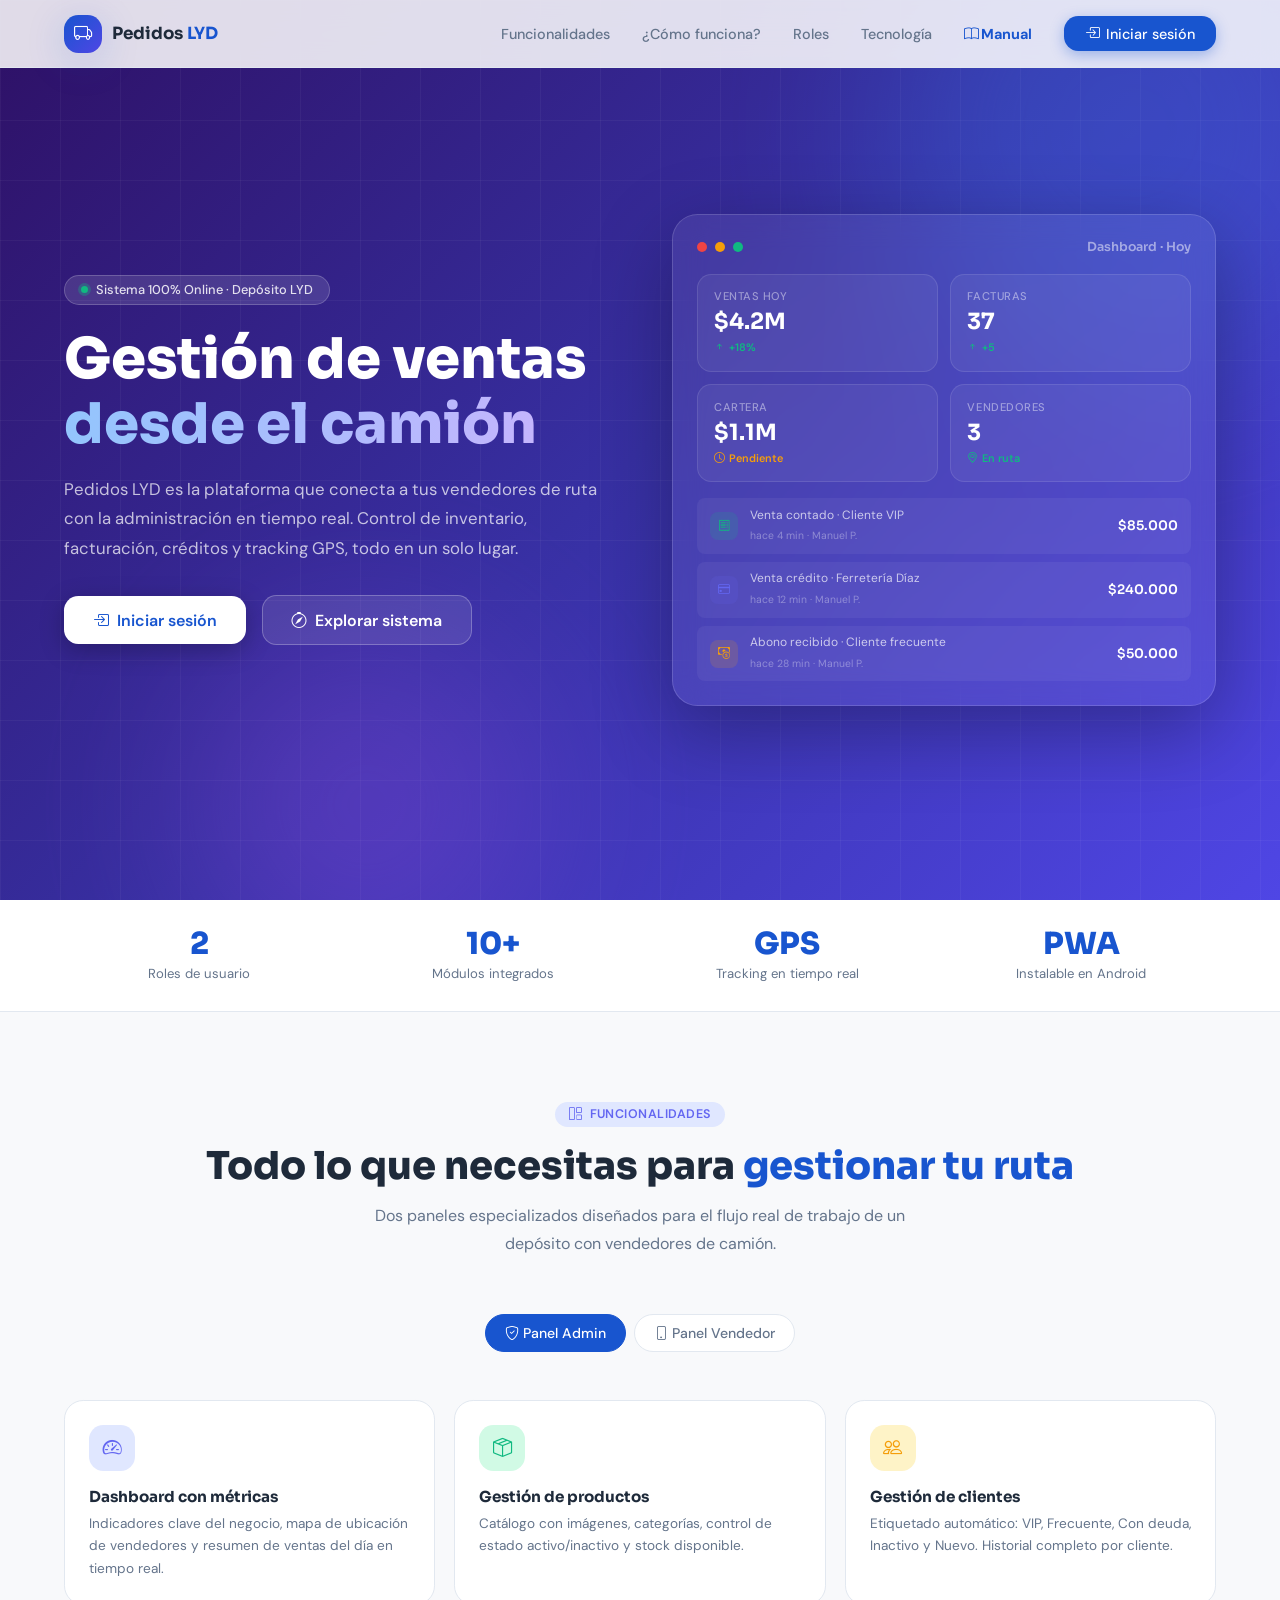
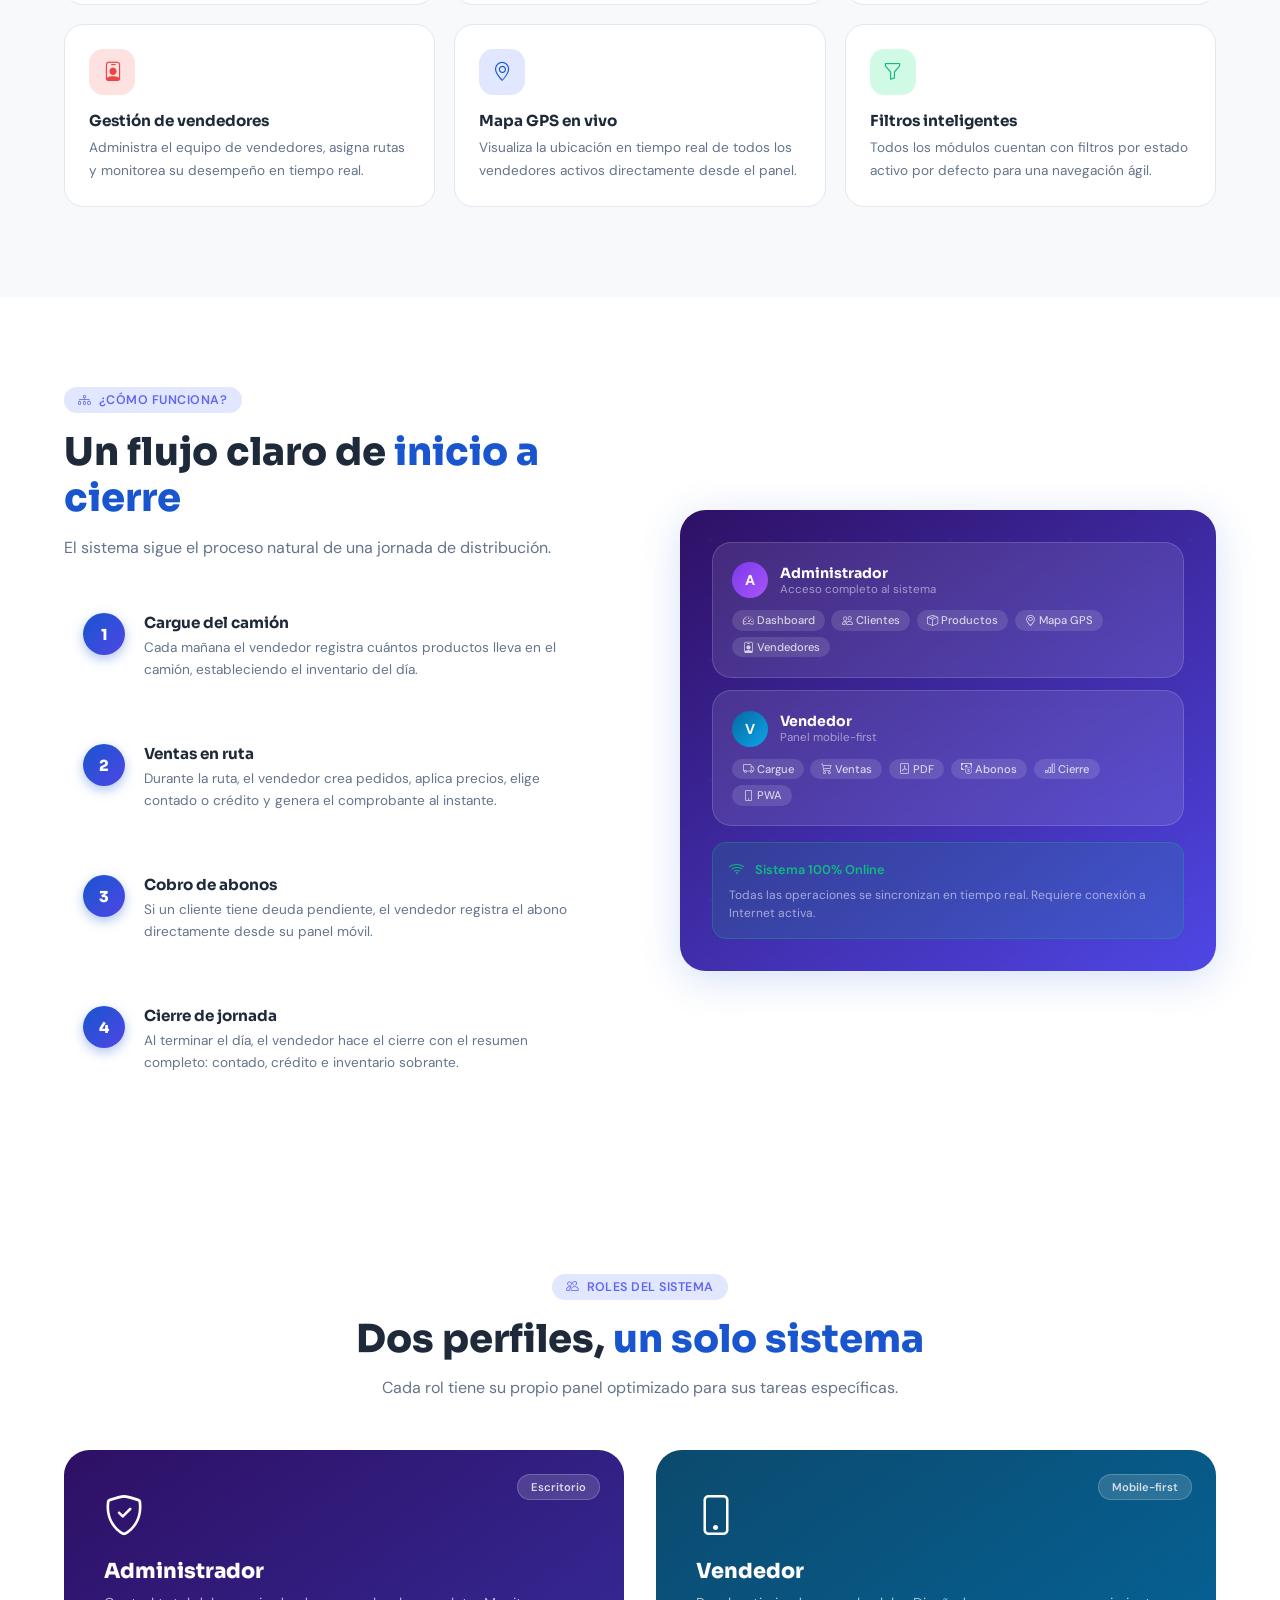
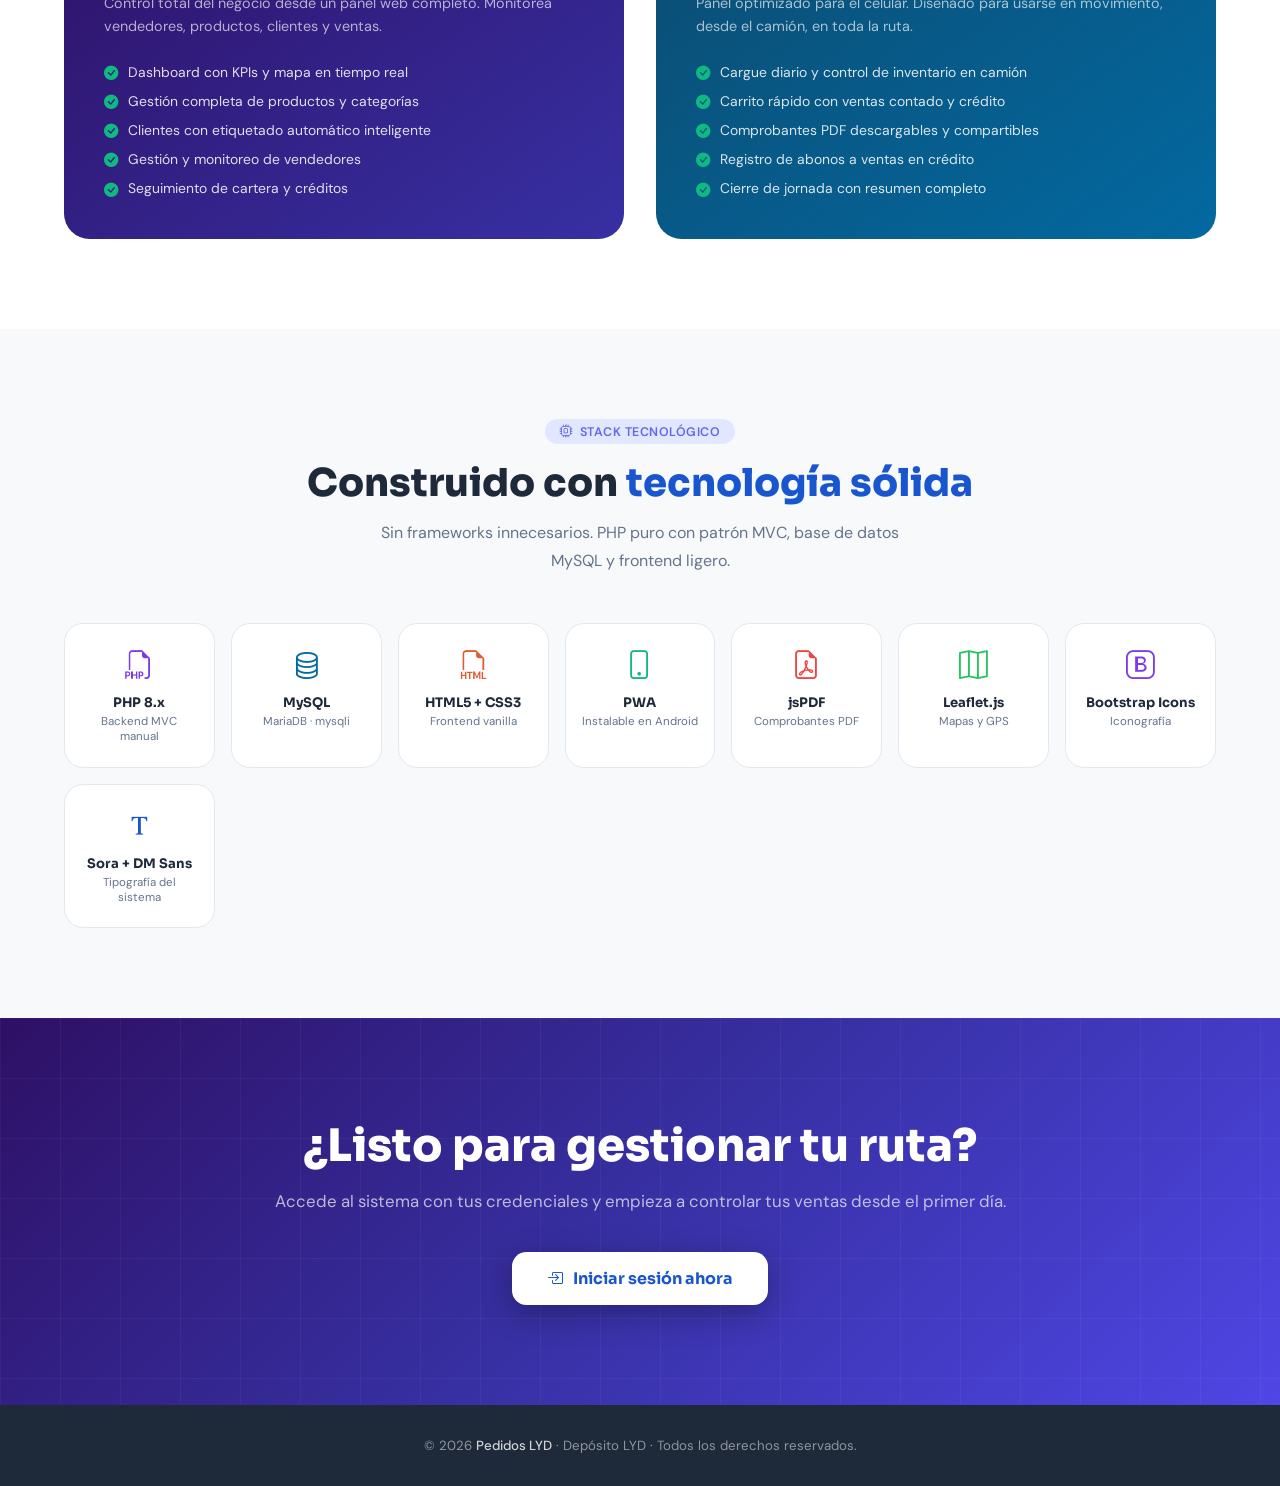
==== commit 8384b8ed: "feat: volver a como estaba" ====
--- a/index.html
+++ b/index.html
@@ -23,7 +23,7 @@
             <span>Pedidos <em>LYD</em></span>
         </a>
         <ul class="nav-links" id="navLinks">
-            <li><a href="#features">Hola prueba</a></li>
+            <li><a href="#features">Funcionalidades</a></li>
             <li><a href="#how">¿Cómo funciona?</a></li>
             <li><a href="#roles">Roles</a></li>
             <li><a href="#tech">Tecnología</a></li>
